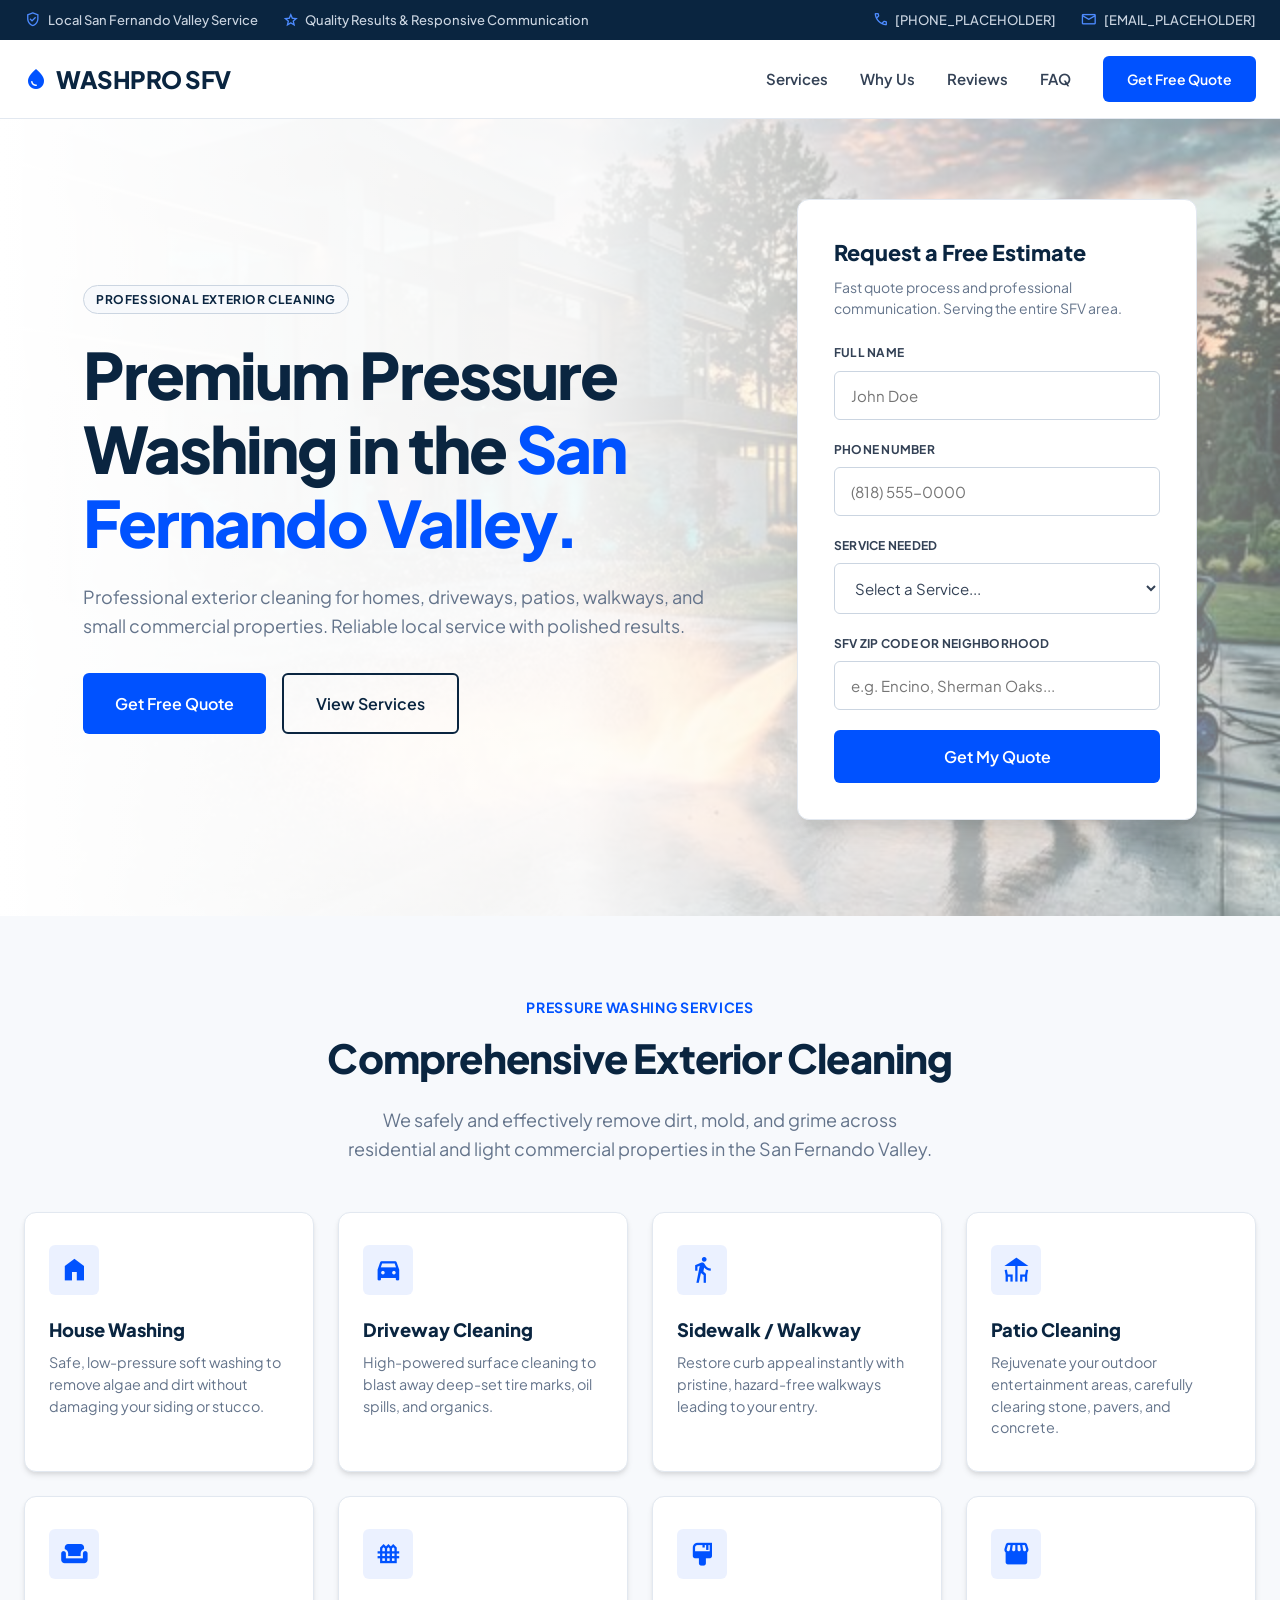
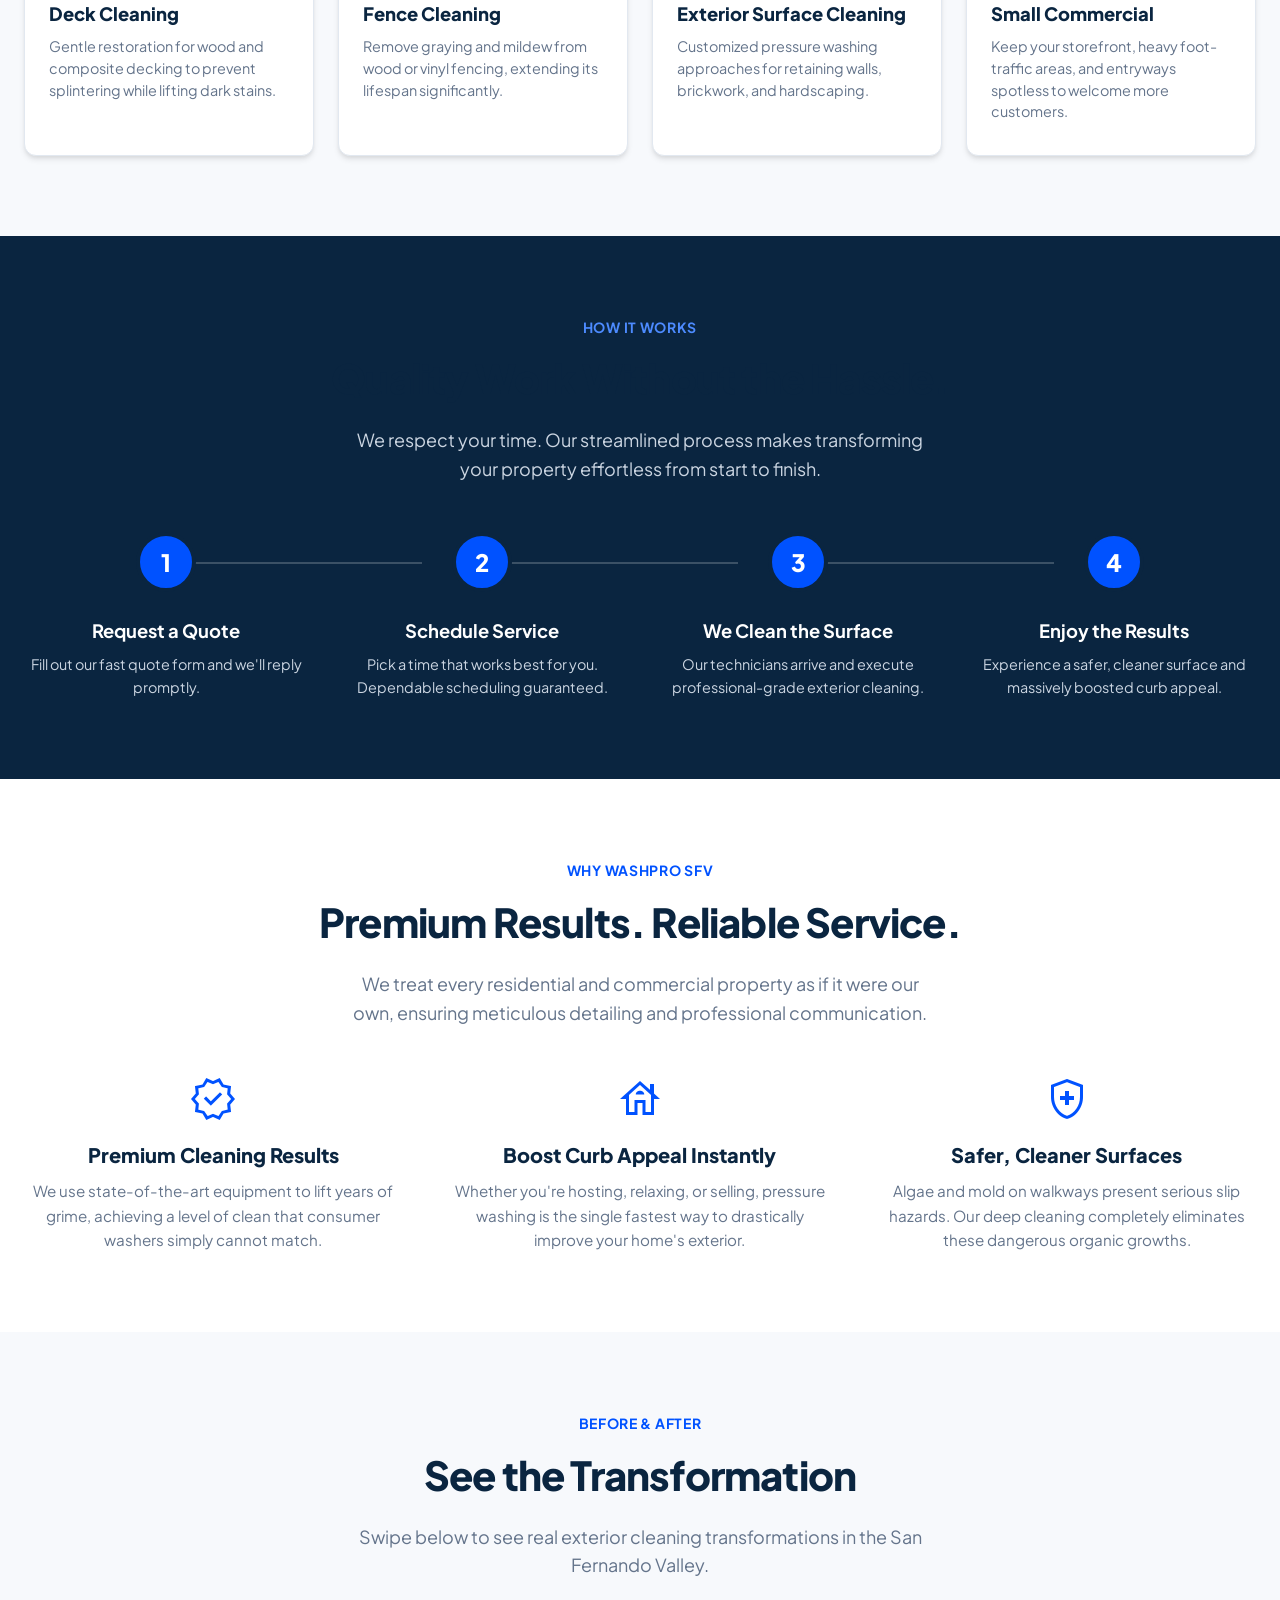
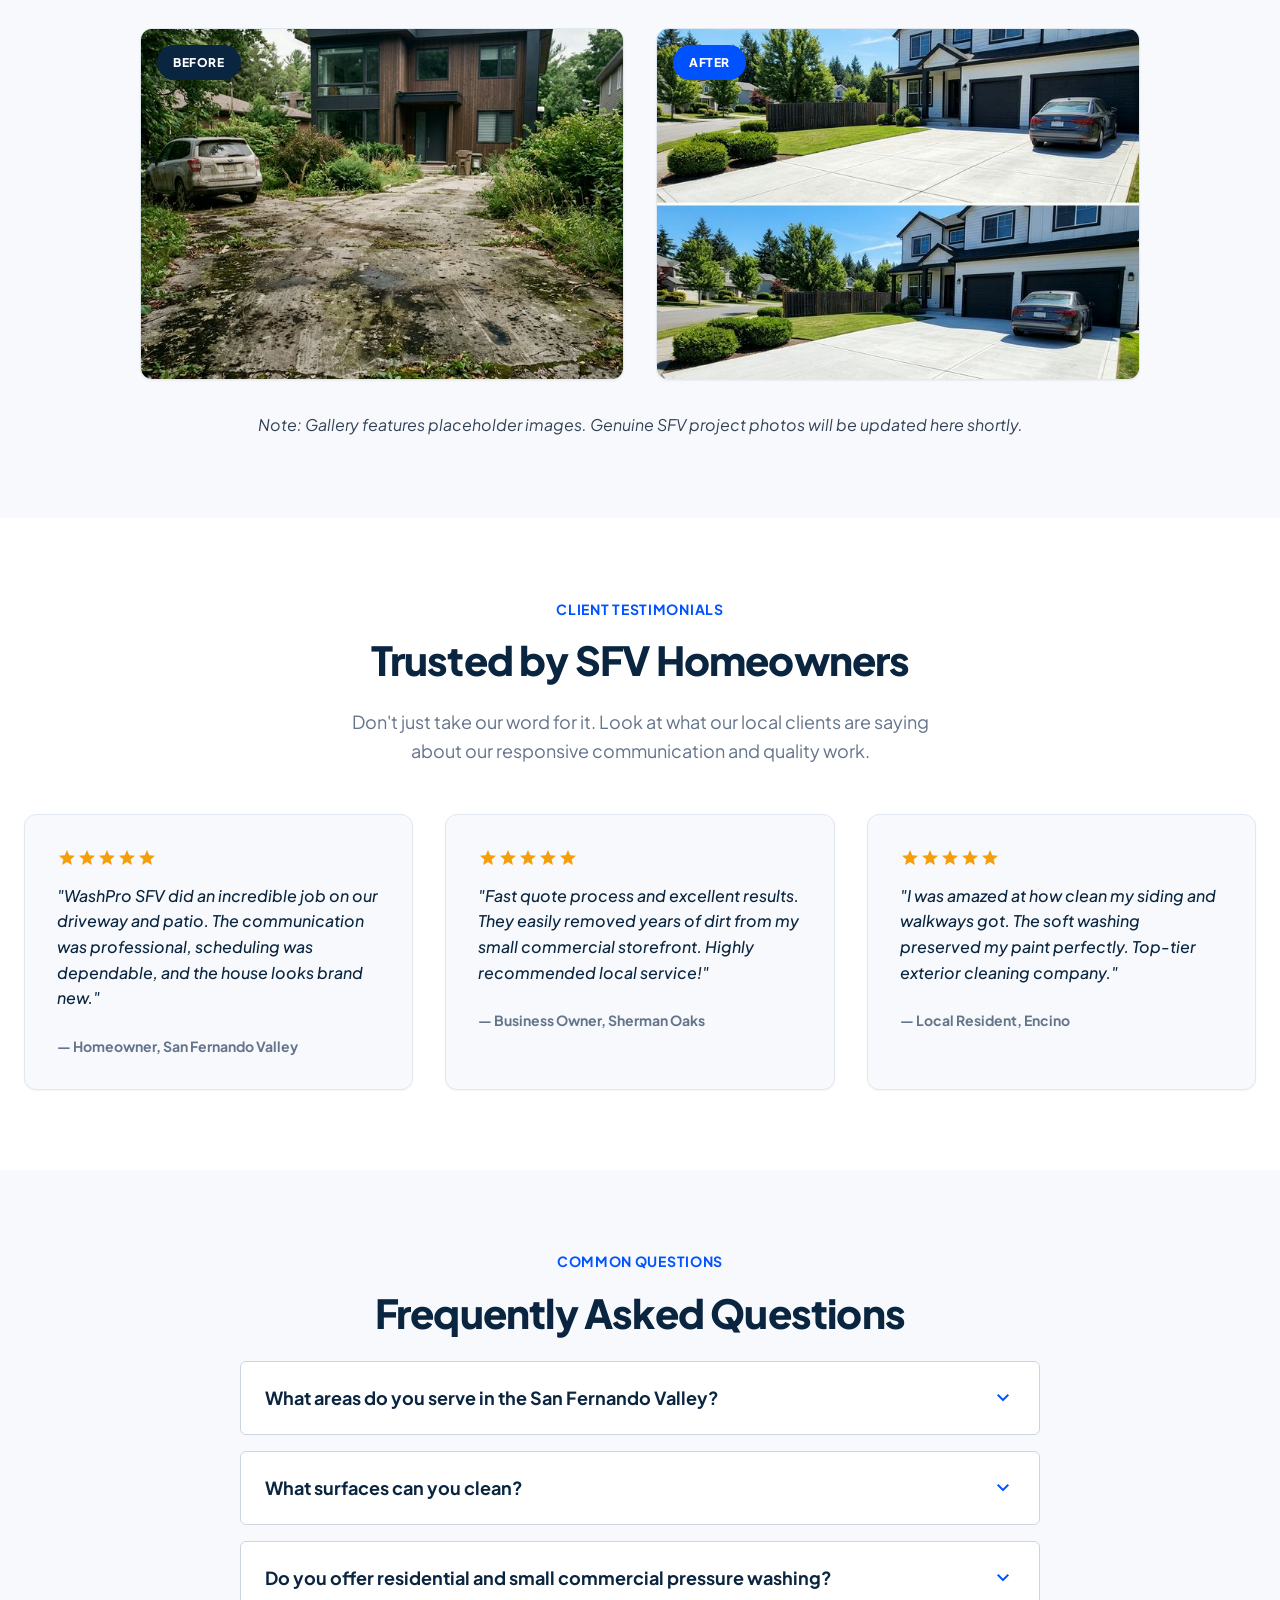
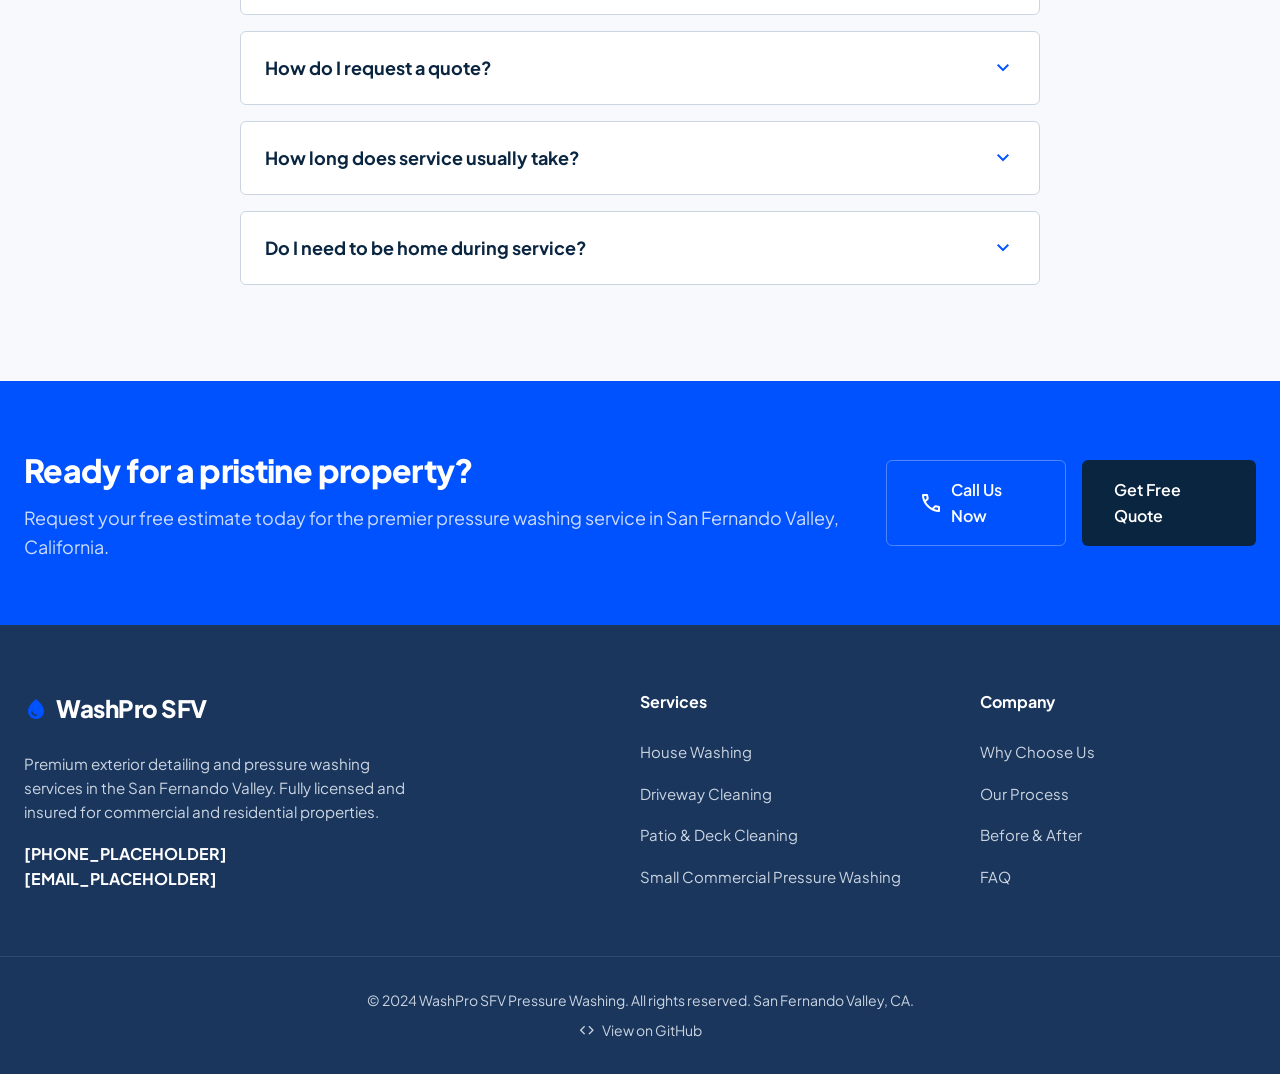
==== index.html @ b18bf00a "Initial commit: WashPro SFV premium landing page" ====
<!DOCTYPE html>
<html lang="en">
<head>
    <meta charset="UTF-8">
    <meta name="viewport" content="width=device-width, initial-scale=1.0">
    <title>WashPro SFV | Premium Pressure Washing in the San Fernando Valley</title>
    <meta name="description" content="Professional pressure washing and exterior cleaning services in the San Fernando Valley, California. House washing, driveway cleaning, and commercial properties.">
    <link rel="stylesheet" href="styles/main.css">
    <script src="js/main.js" defer></script>
</head>
<body>
    
    <!-- Trust Bar -->
    <div class="trust-bar">
        <div class="container trust-bar-inner">
            <div class="trust-badges">
                <span class="trust-item"><span class="material-symbols-outlined">verified_user</span> Local San Fernando Valley Service</span>
                <span class="trust-item"><span class="material-symbols-outlined">star</span> Quality Results & Responsive Communication</span>
            </div>
            <div class="trust-contact">
                <a href="tel:1234567890" class="trust-link"><span class="material-symbols-outlined">phone</span> [PHONE_PLACEHOLDER]</a>
                <a href="mailto:email@example.com" class="trust-link"><span class="material-symbols-outlined">mail</span> [EMAIL_PLACEHOLDER]</a>
            </div>
        </div>
    </div>

    <!-- Main Navigation -->
    <nav class="main-nav" id="navbar">
        <div class="container nav-container">
            <a href="#" class="brand">
                <span class="brand-icon material-symbols-outlined">water_drop</span>
                WASHPRO SFV
            </a>
            <div class="nav-links">
                <a href="#services">Services</a>
                <a href="#benefits">Why Us</a>
                <a href="#reviews">Reviews</a>
                <a href="#faq">FAQ</a>
                <a href="#hero-form" class="btn btn-primary">Get Free Quote</a>
            </div>
        </div>
    </nav>

    <!-- Hero Section with Integrated Form -->
    <header class="hero">
        <div class="hero-bg">
            <div class="hero-overlay"></div>
            <img src="assets/hero.png" alt="Premium Pressure Washing in the San Fernando Valley">
        </div>
        <div class="container hero-container">
            <div class="hero-content reveal-fade">
                <div class="hero-badge">Professional Exterior Cleaning</div>
                <h1 class="hero-title">Premium Pressure Washing in the <span class="text-royal">San Fernando Valley.</span></h1>
                <p class="hero-subtitle">Professional exterior cleaning for homes, driveways, patios, walkways, and small commercial properties. Reliable local service with polished results.</p>
                <div class="hero-actions">
                    <a href="#hero-form" class="btn btn-primary btn-lg">Get Free Quote</a>
                    <a href="#services" class="btn btn-outline-dark btn-lg">View Services</a>
                </div>
            </div>

            <!-- Integrated Lead Form -->
            <div class="hero-form-wrapper reveal-slide-up" id="hero-form">
                <div class="form-card shadow-lg">
                    <h3 class="form-title">Request a Free Estimate</h3>
                    <p class="form-desc">Fast quote process and professional communication. Serving the entire SFV area.</p>
                    <form id="quoteForm">
                        <div class="input-group">
                            <label for="name">Full Name</label>
                            <input type="text" id="name" placeholder="John Doe" required>
                        </div>
                        <div class="input-group">
                            <label for="phone">Phone Number</label>
                            <input type="tel" id="phone" placeholder="(818) 555-0000" required>
                        </div>
                        <div class="input-group">
                            <label for="service">Service Needed</label>
                            <select id="service" required>
                                <option value="" disabled selected>Select a Service...</option>
                                <option value="house">House Washing</option>
                                <option value="driveway">Driveway Cleaning</option>
                                <option value="commercial">Small Commercial Pressure Washing</option>
                                <option value="other">Other / Multiple</option>
                            </select>
                        </div>
                        <div class="input-group">
                            <label for="zip">SFV Zip Code or Neighborhood</label>
                            <!-- e.g. [EXACT_NEIGHBORHOOD_PLACEHOLDER] -->
                            <input type="text" id="zip" placeholder="e.g. Encino, Sherman Oaks..." required>
                        </div>
                        <button type="submit" class="btn btn-primary btn-block btn-lg" id="submitBtn">Get My Quote</button>
                    </form>
                </div>
            </div>
        </div>
    </header>

    <!-- Services Section -->
    <section class="services bg-gray" id="services">
        <div class="container">
            <div class="section-header text-center reveal-fade">
                <span class="section-badge">Pressure Washing Services</span>
                <h2 class="section-title">Comprehensive Exterior Cleaning</h2>
                <p class="section-desc">We safely and effectively remove dirt, mold, and grime across residential and light commercial properties in the San Fernando Valley.</p>
            </div>

            <div class="services-grid">
                <div class="service-card shadow-md reveal-slide-up">
                    <div class="service-icon-wrap"><span class="material-symbols-outlined service-icon">home</span></div>
                    <h3 class="service-title">House Washing</h3>
                    <p class="service-text">Safe, low-pressure soft washing to remove algae and dirt without damaging your siding or stucco.</p>
                </div>
                <div class="service-card shadow-md reveal-slide-up" style="transition-delay: 50ms;">
                    <div class="service-icon-wrap"><span class="material-symbols-outlined service-icon">directions_car</span></div>
                    <h3 class="service-title">Driveway Cleaning</h3>
                    <p class="service-text">High-powered surface cleaning to blast away deep-set tire marks, oil spills, and organics.</p>
                </div>
                <div class="service-card shadow-md reveal-slide-up" style="transition-delay: 100ms;">
                    <div class="service-icon-wrap"><span class="material-symbols-outlined service-icon">directions_walk</span></div>
                    <h3 class="service-title">Sidewalk / Walkway</h3>
                    <p class="service-text">Restore curb appeal instantly with pristine, hazard-free walkways leading to your entry.</p>
                </div>
                <div class="service-card shadow-md reveal-slide-up" style="transition-delay: 150ms;">
                    <div class="service-icon-wrap"><span class="material-symbols-outlined service-icon">deck</span></div>
                    <h3 class="service-title">Patio Cleaning</h3>
                    <p class="service-text">Rejuvenate your outdoor entertainment areas, carefully clearing stone, pavers, and concrete.</p>
                </div>
                <div class="service-card shadow-md reveal-slide-up" style="transition-delay: 200ms;">
                    <div class="service-icon-wrap"><span class="material-symbols-outlined service-icon">weekend</span></div>
                    <h3 class="service-title">Deck Cleaning</h3>
                    <p class="service-text">Gentle restoration for wood and composite decking to prevent splintering while lifting dark stains.</p>
                </div>
                <div class="service-card shadow-md reveal-slide-up" style="transition-delay: 250ms;">
                    <div class="service-icon-wrap"><span class="material-symbols-outlined service-icon">fence</span></div>
                    <h3 class="service-title">Fence Cleaning</h3>
                    <p class="service-text">Remove graying and mildew from wood or vinyl fencing, extending its lifespan significantly.</p>
                </div>
                <div class="service-card shadow-md reveal-slide-up" style="transition-delay: 300ms;">
                    <div class="service-icon-wrap"><span class="material-symbols-outlined service-icon">format_paint</span></div>
                    <h3 class="service-title">Exterior Surface Cleaning</h3>
                    <p class="service-text">Customized pressure washing approaches for retaining walls, brickwork, and hardscaping.</p>
                </div>
                <div class="service-card shadow-md reveal-slide-up" style="transition-delay: 350ms;">
                    <div class="service-icon-wrap"><span class="material-symbols-outlined service-icon">storefront</span></div>
                    <h3 class="service-title">Small Commercial</h3>
                    <p class="service-text">Keep your storefront, heavy foot-traffic areas, and entryways spotless to welcome more customers.</p>
                </div>
            </div>
        </div>
    </section>

    <!-- Process Section -->
    <section class="process bg-navy text-white" id="process">
        <div class="container">
            <div class="section-header text-center reveal-fade">
                <span class="section-badge" style="color:var(--royal-light);">How It Works</span>
                <h2 class="section-title text-white">Quality Work Without the Hassle.</h2>
                <p class="section-desc" style="color:var(--gray-200);">We respect your time. Our streamlined process makes transforming your property effortless from start to finish.</p>
            </div>

            <div class="process-grid reveal-fade">
                <div class="process-step">
                    <div class="step-number">1</div>
                    <h4 class="step-title">Request a Quote</h4>
                    <p class="step-text">Fill out our fast quote form and we'll reply promptly.</p>
                </div>
                <div class="process-step">
                    <div class="step-number">2</div>
                    <h4 class="step-title">Schedule Service</h4>
                    <p class="step-text">Pick a time that works best for you. Dependable scheduling guaranteed.</p>
                </div>
                <div class="process-step">
                    <div class="step-number">3</div>
                    <h4 class="step-title">We Clean the Surface</h4>
                    <p class="step-text">Our technicians arrive and execute professional-grade exterior cleaning.</p>
                </div>
                <div class="process-step">
                    <div class="step-number">4</div>
                    <h4 class="step-title">Enjoy the Results</h4>
                    <p class="step-text">Experience a safer, cleaner surface and massively boosted curb appeal.</p>
                </div>
            </div>
        </div>
    </section>

    <!-- Benefits / Why Choose Us -->
    <section class="benefits bg-white" id="benefits">
        <div class="container">
             <div class="section-header text-center reveal-fade">
                 <span class="section-badge">Why WashPro SFV</span>
                 <h2 class="section-title">Premium Results. Reliable Service.</h2>
                 <p class="section-desc">We treat every residential and commercial property as if it were our own, ensuring meticulous detailing and professional communication.</p>
             </div>
             <div class="benefits-grid">
                 <div class="benefit-card reveal-slide-up">
                     <span class="material-symbols-outlined text-royal" style="font-size:3rem; margin-bottom:1rem;">verified</span>
                     <h3>Premium Cleaning Results</h3>
                     <p>We use state-of-the-art equipment to lift years of grime, achieving a level of clean that consumer washers simply cannot match.</p>
                 </div>
                 <div class="benefit-card reveal-slide-up" style="transition-delay: 100ms;">
                     <span class="material-symbols-outlined text-royal" style="font-size:3rem; margin-bottom:1rem;">house</span>
                     <h3>Boost Curb Appeal Instantly</h3>
                     <p>Whether you're hosting, relaxing, or selling, pressure washing is the single fastest way to drastically improve your home's exterior.</p>
                 </div>
                 <div class="benefit-card reveal-slide-up" style="transition-delay: 200ms;">
                     <span class="material-symbols-outlined text-royal" style="font-size:3rem; margin-bottom:1rem;">health_and_safety</span>
                     <h3>Safer, Cleaner Surfaces</h3>
                     <p>Algae and mold on walkways present serious slip hazards. Our deep cleaning completely eliminates these dangerous organic growths.</p>
                 </div>
             </div>
        </div>
    </section>

    <!-- Gallery / Before & After -->
    <section class="gallery bg-gray" id="gallery">
        <div class="container">
            <div class="section-header text-center reveal-fade">
                <span class="section-badge">Before & After</span>
                <h2 class="section-title">See the Transformation</h2>
                <p class="section-desc">Swipe below to see real exterior cleaning transformations in the San Fernando Valley.</p>
            </div>

            <div class="gallery-grid reveal-slide-up">
                <!-- [PLACEHOLDER_BEFORE_IMAGE_1] -->
                <div class="gallery-card shadow-sm">
                    <div class="gallery-img-wrap">
                        <img src="assets/before.png" alt="Dirty Driveway Before Washing Placeholder">
                        <div class="gallery-tag tag-before">Before</div>
                    </div>
                </div>

                <!-- [PLACEHOLDER_AFTER_IMAGE_1] -->
                <div class="gallery-card shadow-sm">
                    <div class="gallery-img-wrap">
                        <img src="assets/after.png" alt="Clean Driveway After Washing Placeholder">
                        <div class="gallery-tag tag-after">After</div>
                    </div>
                </div>
            </div>
            <div class="text-center" style="margin-top: 2rem;">
                 <p class="text-light text-sm" style="font-style: italic;">Note: Gallery features placeholder images. Genuine SFV project photos will be updated here shortly.</p>
            </div>
        </div>
    </section>

    <!-- Reviews Section -->
    <section class="reviews bg-white" id="reviews">
        <div class="container">
            <div class="section-header text-center reveal-fade">
                <span class="section-badge">Client Testimonials</span>
                <h2 class="section-title">Trusted by SFV Homeowners</h2>
                <p class="section-desc">Don't just take our word for it. Look at what our local clients are saying about our responsive communication and quality work.</p>
            </div>

            <div class="reviews-grid">
                <!-- [REVIEW_PLACEHOLDER_1] -->
                <div class="review-card shadow-sm reveal-slide-up">
                    <div class="stars"><span class="material-symbols-outlined">star</span><span class="material-symbols-outlined">star</span><span class="material-symbols-outlined">star</span><span class="material-symbols-outlined">star</span><span class="material-symbols-outlined">star</span></div>
                    <p class="review-text">"WashPro SFV did an incredible job on our driveway and patio. The communication was professional, scheduling was dependable, and the house looks brand new."</p>
                    <p class="review-author">— Homeowner, San Fernando Valley</p>
                </div>
                <!-- [REVIEW_PLACEHOLDER_2] -->
                <div class="review-card shadow-sm reveal-slide-up" style="transition-delay: 100ms;">
                    <div class="stars"><span class="material-symbols-outlined">star</span><span class="material-symbols-outlined">star</span><span class="material-symbols-outlined">star</span><span class="material-symbols-outlined">star</span><span class="material-symbols-outlined">star</span></div>
                    <p class="review-text">"Fast quote process and excellent results. They easily removed years of dirt from my small commercial storefront. Highly recommended local service!"</p>
                    <p class="review-author">— Business Owner, Sherman Oaks</p>
                </div>
                <!-- [REVIEW_PLACEHOLDER_3] -->
                <div class="review-card shadow-sm reveal-slide-up" style="transition-delay: 200ms;">
                    <div class="stars"><span class="material-symbols-outlined">star</span><span class="material-symbols-outlined">star</span><span class="material-symbols-outlined">star</span><span class="material-symbols-outlined">star</span><span class="material-symbols-outlined">star</span></div>
                    <p class="review-text">"I was amazed at how clean my siding and walkways got. The soft washing preserved my paint perfectly. Top-tier exterior cleaning company."</p>
                    <p class="review-author">— Local Resident, Encino</p>
                </div>
            </div>
        </div>
    </section>

    <!-- FAQ Section -->
    <section class="faq bg-gray" id="faq">
        <div class="container reveal-fade">
            <div class="section-header text-center">
                <span class="section-badge">Common Questions</span>
                <h2 class="section-title">Frequently Asked Questions</h2>
            </div>
            
            <div class="faq-accordion-wrapper">
                <div class="faq-item">
                    <button class="faq-question">What areas do you serve in the San Fernando Valley? <span class="material-symbols-outlined expand-icon">keyboard_arrow_down</span></button>
                    <div class="faq-answer"><p>We provide comprehensive pressure washing services across the entire San Fernando Valley region, including [EXACT_NEIGHBORHOOD_PLACEHOLDERS: e.g. Encino, Sherman Oaks, Studio City, Burbank, and Northridge]. Please contact us if you are unsure if you fall within our exact boundaries.</p></div>
                </div>
                <div class="faq-item">
                    <button class="faq-question">What surfaces can you clean? <span class="material-symbols-outlined expand-icon">keyboard_arrow_down</span></button>
                    <div class="faq-answer"><p>We clean almost all exterior surfaces. This includes concrete driveways, stone patios, wood decks, vinyl fencing, brick walkways, and delicate house siding (using low-pressure soft washing techniques).</p></div>
                </div>
                <div class="faq-item">
                    <button class="faq-question">Do you offer residential and small commercial pressure washing? <span class="material-symbols-outlined expand-icon">keyboard_arrow_down</span></button>
                    <div class="faq-answer"><p>Yes, we specialize in both. Whether you are a homeowner needing a full exterior cleaning or a property manager looking to spruce up a small commercial storefront, our equipment is fully capable.</p></div>
                </div>
                <div class="faq-item">
                    <button class="faq-question">How do I request a quote? <span class="material-symbols-outlined expand-icon">keyboard_arrow_down</span></button>
                    <div class="faq-answer"><p>You can request a quote extremely quickly by filling out the form at the top or bottom of this page. We prioritize a fast quote process and will generally follow up within a business day.</p></div>
                </div>
                <div class="faq-item">
                    <button class="faq-question">How long does service usually take? <span class="material-symbols-outlined expand-icon">keyboard_arrow_down</span></button>
                    <div class="faq-answer"><p>The duration depends heavily on the square footage and specific services requested. For example, a standard driveway typically takes 1-2 hours, while a full property exterior detailing may take half a day. We will provide an exact time estimate with your quote.</p></div>
                </div>
                <div class="faq-item">
                    <button class="faq-question">Do I need to be home during service? <span class="material-symbols-outlined expand-icon">keyboard_arrow_down</span></button>
                    <div class="faq-answer"><p>No, you do not need to be home as long as we have full access to the exterior surfaces being cleaned and a functional exterior water hookup. We handle everything else professionally while you are away.</p></div>
                </div>
            </div>
        </div>
    </section>

    <!-- Call to Action Banner -->
    <section class="cta-banner" style="background-color: var(--royal); color: var(--white);">
        <div class="container cta-container reveal-fade">
            <div class="cta-text">
                <h2>Ready for a pristine property?</h2>
                <p>Request your free estimate today for the premier pressure washing service in San Fernando Valley, California.</p>
            </div>
            <div class="cta-action">
                <a href="tel:[PHONE_PLACEHOLDER]" class="btn btn-outline-white btn-lg"><span class="material-symbols-outlined">call</span> Call Us Now</a>
                <a href="#hero-form" class="btn btn-navy btn-lg" style="background-color:var(--navy); color:white;">Get Free Quote</a>
            </div>
        </div>
    </section>

    <!-- Footer -->
    <footer class="main-footer">
        <div class="container footer-grid">
            <div class="footer-brandinfo">
                <a href="#" class="brand brand-light">
                    <span class="brand-icon material-symbols-outlined">water_drop</span> WashPro SFV
                </a>
                <p class="footer-desc">Premium exterior detailing and pressure washing services in the San Fernando Valley. Fully licensed and insured for commercial and residential properties.</p>
                <div style="margin-top: 1rem;">
                    <strong>[PHONE_PLACEHOLDER]</strong><br>
                    <strong>[EMAIL_PLACEHOLDER]</strong>
                </div>
            </div>
            <div class="footer-links-col">
                <h4>Services</h4>
                <ul>
                    <li><a href="#services">House Washing</a></li>
                    <li><a href="#services">Driveway Cleaning</a></li>
                    <li><a href="#services">Patio & Deck Cleaning</a></li>
                    <li><a href="#services">Small Commercial Pressure Washing</a></li>
                </ul>
            </div>
            <div class="footer-links-col">
                <h4>Company</h4>
                <ul>
                    <li><a href="#benefits">Why Choose Us</a></li>
                    <li><a href="#process">Our Process</a></li>
                    <li><a href="#gallery">Before & After</a></li>
                    <li><a href="#faq">FAQ</a></li>
                </ul>
            </div>
        </div>
        <div class="container footer-bottom">
            <p>&copy; 2024 WashPro SFV Pressure Washing. All rights reserved. San Fernando Valley, CA.</p>
            <p style="margin-top: 0.5rem; display: flex; justify-content: center;">
                <a href="https://github.com/christian-antoniazzi/washpro" target="_blank" style="color: var(--gray-200); text-decoration: none; display: flex; align-items: center; gap: 0.35rem; transition: color 0.2s;">
                    <span class="material-symbols-outlined" style="font-size: 1.1rem;">code</span> View on GitHub
                </a>
            </p>
        </div>
    </footer>
</body>
</html>
---- styles/main.css ----
@import url('https://fonts.googleapis.com/css2?family=Plus+Jakarta+Sans:wght@400;500;600;700;800&display=swap');
@import url('https://fonts.googleapis.com/css2?family=Material+Symbols+Outlined:wght,FILL@100..700,0..1&display=swap');

:root {
  /* Core Authentic Colors */
  --navy: #0A2540;
  --navy-light: #1A365D;
  --royal: #0052FF;
  --royal-hover: #003ECC;
  --royal-light: #4D8BFF;
  
  /* Grays & Neutrals */
  --white: #FFFFFF;
  --gray-50: #F7F9FC;
  --gray-100: #E2E8F0;
  --gray-200: #CBD5E1;
  --text-main: #334155;
  --text-light: #64748B;

  /* Typography */
  --font-main: 'Plus Jakarta Sans', sans-serif;
  
  /* Shadows */
  --shadow-sm: 0 1px 2px 0 rgba(0, 0, 0, 0.05);
  --shadow-md: 0 4px 6px -1px rgba(0, 0, 0, 0.1), 0 2px 4px -1px rgba(0, 0, 0, 0.06);
  --shadow-lg: 0 20px 25px -5px rgba(0, 0, 0, 0.1), 0 10px 10px -5px rgba(0, 0, 0, 0.04);
  
  /* Borders */
  --radius-sm: 6px;
  --radius-md: 12px;
  --radius-lg: 16px;
}

* { margin: 0; padding: 0; box-sizing: border-box; }

body {
  font-family: var(--font-main);
  color: var(--text-main);
  background-color: var(--white);
  line-height: 1.6;
  -webkit-font-smoothing: antialiased;
}

/* Utilities */
.container {
  max-width: 1280px;
  margin: 0 auto;
  padding: 0 1.5rem;
}
.bg-gray { background-color: var(--gray-50); }
.bg-white { background-color: var(--white); }
.bg-navy { background-color: var(--navy); }
.text-white { color: var(--white); }
.text-royal { color: var(--royal); }
.text-center { text-align: center; }
.shadow-sm { box-shadow: var(--shadow-sm); }
.shadow-md { box-shadow: var(--shadow-md); }
.shadow-lg { box-shadow: var(--shadow-lg); }

/* Buttons */
.btn {
  display: inline-flex;
  align-items: center;
  justify-content: center;
  gap: 0.5rem;
  padding: 0.75rem 1.5rem;
  border-radius: var(--radius-sm);
  font-family: var(--font-main);
  font-weight: 600;
  font-size: 0.875rem;
  text-decoration: none;
  cursor: pointer;
  transition: all 0.2s ease;
  border: none;
}
.btn-primary { background-color: var(--royal); color: var(--white); }
.btn-primary:hover { background-color: var(--royal-hover); transform: translateY(-1px); }
.btn-outline-dark { background-color: transparent; color: var(--navy); border: 2px solid var(--navy); }
.btn-outline-dark:hover { background-color: var(--gray-50); }
.btn-outline-white { background-color: transparent; color: var(--white); border: 1px solid rgba(255,255,255,0.3); }
.btn-outline-white:hover { background-color: rgba(255,255,255,0.1); border-color: var(--white); }
.btn-navy { background-color: var(--navy); color: var(--white); }
.btn-navy:hover { background-color: var(--navy-light); color: var(--white); transform: translateY(-1px); }

.btn-lg { padding: 1rem 2rem; font-size: 1rem; }
.btn-block { width: 100%; }

/* Trust Bar */
.trust-bar { background-color: var(--navy); color: var(--white); padding: 0.6rem 0; font-size: 0.8125rem; font-weight:500;}
.trust-bar-inner { display: flex; justify-content: space-between; align-items: center; }
.trust-badges, .trust-contact { display: flex; gap: 1.5rem; align-items: center; }
.trust-item, .trust-link { display: flex; align-items: center; gap: 0.35rem; color: var(--gray-200); text-decoration: none; }
.trust-link:hover { color: var(--white); }
.trust-bar .material-symbols-outlined { font-size: 1.1rem; color: var(--royal-light); }

/* Navbar */
.main-nav {
  position: sticky; top: 0; z-index: 1000; background-color: var(--white);
  border-bottom: 1px solid var(--gray-100); padding: 1rem 0; transition: box-shadow 0.3s ease;
}
.main-nav.scrolled { box-shadow: var(--shadow-sm); }
.nav-container { display: flex; justify-content: space-between; align-items: center; }
.brand {
  font-size: 1.5rem; font-weight: 800; color: var(--navy); letter-spacing: -0.02em;
  display: flex; align-items: center; gap: 0.5rem; text-decoration: none;
}
.brand-icon { color: var(--royal); font-variation-settings: 'FILL' 1; }
.brand-light { color: var(--white); }

.nav-links { display: flex; align-items: center; gap: 2rem; }
.nav-links a:not(.btn) { text-decoration: none; color: var(--text-main); font-weight: 600; font-size: 0.9375rem; transition: color 0.2s; }
.nav-links a:not(.btn):hover { color: var(--royal); }

/* Hero Section */
.hero { position: relative; display: flex; align-items: center; padding: 5rem 0 6rem; min-height: 85vh; }
.hero-bg { position: absolute; top: 0; left: 0; width: 100%; height: 100%; z-index: -1; }
.hero-bg img { width: 100%; height: 100%; object-fit: cover; object-position: center; }
.hero-overlay {
  position: absolute; top: 0; left: 0; width: 100%; height: 100%;
  background: linear-gradient(90deg, rgba(255,255,255,1) 0%, rgba(255,255,255,0.95) 45%, rgba(255,255,255,0.4) 100%);
}

.hero-container { display: grid; grid-template-columns: 1.2fr 400px; gap: 4rem; align-items: center; }

.hero-content { max-width: 650px; }
.hero-badge {
  display: inline-block; padding: 0.25rem 0.75rem; background-color: var(--gray-50); border: 1px solid var(--gray-200);
  border-radius: 100px; font-size: 0.75rem; font-weight: 700; text-transform: uppercase; letter-spacing: 0.05em; color: var(--navy); margin-bottom: 1.5rem;
}
.hero-title { font-size: clamp(2.5rem, 5vw, 4rem); font-weight: 800; line-height: 1.15; color: var(--navy); margin-bottom: 1.5rem; letter-spacing: -0.03em; }
.hero-subtitle { font-size: 1.125rem; color: var(--text-light); margin-bottom: 2rem; line-height: 1.6;}
.hero-actions { display: flex; gap: 1rem; }

/* Lead Form */
.hero-form-wrapper { position: relative; }
.form-card { background: var(--white); padding: 2.25rem; border-radius: var(--radius-md); border: 1px solid var(--gray-100); }
.form-title { font-size: 1.35rem; font-weight: 800; color: var(--navy); margin-bottom: 0.4rem; }
.form-desc { font-size: 0.875rem; color: var(--text-light); margin-bottom: 1.5rem; line-height: 1.5; }

.input-group { margin-bottom: 1.25rem; }
.input-group label { display: block; font-size: 0.75rem; font-weight: 700; color: var(--text-main); margin-bottom: 0.5rem; text-transform: uppercase; letter-spacing:0.02em;}
.input-group input, .input-group select {
  width: 100%; padding: 0.875rem 1rem; border: 1px solid var(--gray-200); border-radius: var(--radius-sm);
  font-family: var(--font-main); font-size: 0.9375rem; color: var(--text-main); background-color: var(--white); transition: border-color 0.2s;
}
.input-group input:focus, .input-group select:focus { outline: none; border-color: var(--royal); box-shadow: 0 0 0 3px rgba(0, 82, 255, 0.1); }

/* Global Sections */
section { padding: 5rem 0; }
.section-badge { display: block; font-size: 0.875rem; font-weight: 700; color: var(--royal); text-transform: uppercase; letter-spacing: 0.05em; margin-bottom: 0.5rem; }
.section-title { font-size: 2.5rem; font-weight: 800; color: var(--navy); margin-bottom: 1rem; letter-spacing: -0.02em; }
.section-desc { font-size: 1.125rem; color: var(--text-light); max-width: 600px; margin: 0 auto 3rem; }

/* Sub Grids */
.services-grid { display: grid; grid-template-columns: repeat(4, 1fr); gap: 1.5rem; }
.service-card { background: var(--white); padding: 2rem 1.5rem; border-radius: var(--radius-md); border: 1px solid var(--gray-100); transition: transform 0.3s ease, box-shadow 0.3s ease; }
.service-card:hover { transform: translateY(-5px); box-shadow: var(--shadow-md); border-color: var(--gray-200); }
.service-icon-wrap { width: 50px; height: 50px; background-color: rgba(0, 82, 255, 0.08); border-radius: var(--radius-sm); display: flex; align-items: center; justify-content: center; margin-bottom: 1.25rem; color: var(--royal); }
.service-icon { font-size: 1.8rem; font-variation-settings: 'FILL' 1;}
.service-title { font-size: 1.15rem; font-weight: 800; color: var(--navy); margin-bottom: 0.5rem; }
.service-text { font-size: 0.9rem; color: var(--text-light); line-height:1.5;}

.benefits-grid { display: grid; grid-template-columns: repeat(3, 1fr); gap: 3rem; margin-top: 3rem; }
.benefit-card { text-align: center; }
.benefit-card h3 { font-size: 1.25rem; font-weight: 800; color: var(--navy); margin-bottom: 0.5rem; }
.benefit-card p { color: var(--text-light); font-size: 0.95rem; }

/* Process Section */
.process-grid { display: grid; grid-template-columns: repeat(4, 1fr); gap: 2rem; position: relative; margin-top:3rem;}
.process-step { text-align: center; position: relative; }
.process-step::after { 
    content: ''; position: absolute; top: 30px; left: 60%; width: 80%; height: 2px; 
    background-color: rgba(255,255,255,0.2); z-index: 1; 
}
.process-step:last-child::after { display: none; }
.step-number { 
    width: 60px; height: 60px; border-radius: 50%; background-color: var(--royal); 
    color: var(--white); font-size: 1.5rem; font-weight: 800; display: flex; align-items: center; 
    justify-content: center; margin: 0 auto 1.5rem; position: relative; z-index: 2;
    border: 4px solid var(--navy);
}
.step-title { font-size: 1.15rem; font-weight: 700; margin-bottom: 0.5rem; }
.step-text { color: var(--gray-200); font-size: 0.9rem; }

/* Gallery */
.gallery-grid { display: grid; grid-template-columns: 1fr 1fr; gap: 2rem; max-width: 1000px; margin: 0 auto; }
.gallery-card { background: var(--white); border-radius: var(--radius-md); overflow: hidden; border: 1px solid var(--gray-100); }
.gallery-img-wrap { position: relative; height: 350px; overflow: hidden; }
.gallery-img-wrap img { width: 100%; height: 100%; object-fit: cover; transition: transform 0.5s ease; }
.gallery-card:hover .gallery-img-wrap img { transform: scale(1.05); }
.gallery-tag { position: absolute; top: 1rem; left: 1rem; padding: 0.5rem 1rem; border-radius: 100px; font-size: 0.75rem; font-weight: 800; text-transform: uppercase; letter-spacing: 0.05em; color: var(--white); }
.tag-before { background-color: var(--navy); }
.tag-after { background-color: var(--royal); }

/* Reviews */
.reviews-grid { display: grid; grid-template-columns: repeat(3, 1fr); gap: 2rem; }
.review-card { background: var(--gray-50); padding: 2rem; border-radius: var(--radius-md); border: 1px solid var(--gray-100); }
.stars { color: #F59E0B; margin-bottom: 1rem; display: flex;}
.stars .material-symbols-outlined { font-variation-settings: 'FILL' 1; font-size: 1.25rem; }
.review-text { font-size: 1rem; font-weight: 500; font-style: italic; color: var(--navy); margin-bottom: 1.5rem; line-height:1.6;}
.review-author { font-size: 0.875rem; color: var(--text-light); font-weight: 700; }

/* FAQ Accordion */
.faq-accordion-wrapper { max-width: 800px; margin: 0 auto; }
.faq-item { border: 1px solid var(--gray-200); border-radius: var(--radius-sm); margin-bottom: 1rem; background: var(--white); overflow: hidden; }
.faq-question { width: 100%; text-align: left; padding: 1.5rem; background: transparent; border: none; font-family: var(--font-main); font-size: 1.125rem; font-weight: 700; color: var(--navy); cursor: pointer; display: flex; justify-content: space-between; align-items: center; transition: background 0.2s;}
.faq-question:hover { background: var(--gray-50); }
.expand-icon { transition: transform 0.3s ease; color: var(--royal); }
.faq-item.active .expand-icon { transform: rotate(180deg); }
.faq-answer { max-height: 0; overflow: hidden; transition: max-height 0.3s ease; }
.faq-answer p { padding: 0 1.5rem 1.5rem; color: var(--text-light); font-size: 1rem; line-height: 1.6; }


/* CTA Banner */
.cta-banner { padding: 4rem 0; }
.cta-container { display: flex; justify-content: space-between; align-items: center; }
.cta-text h2 { font-size: 2rem; font-weight: 800; margin-bottom: 0.5rem; letter-spacing: -0.02em; }
.cta-text p { color: rgba(255,255,255,0.8); font-size: 1.125rem; }
.cta-action { display: flex; gap: 1rem; }

/* Footer */
.main-footer { background-color: var(--navy-light); color: var(--white); padding: 4rem 0 0; }
.footer-grid { display: grid; grid-template-columns: 2fr 1fr 1fr; gap: 4rem; margin-bottom: 4rem; }
.footer-desc { color: var(--gray-200); font-size: 0.95rem; line-height: 1.6; margin-top: 1.5rem; max-width: 400px; }
.footer-links-col h4 { font-size: 1rem; font-weight: 700; margin-bottom: 1.5rem; }
.footer-links-col ul { list-style: none; display: flex; flex-direction: column; gap: 1rem; }
.footer-links-col a { color: var(--gray-200); text-decoration: none; font-size: 0.9375rem; transition: color 0.2s; }
.footer-links-col a:hover { color: var(--white); }
.footer-bottom { border-top: 1px solid rgba(255,255,255,0.1); padding: 2rem 0; text-align: center; color: var(--gray-200); font-size: 0.875rem; }

/* Animations */
.reveal-fade { opacity: 0; transition: opacity 0.8s ease; }
.reveal-slide-up { opacity: 0; transform: translateY(30px); transition: all 0.8s ease; }
.reveal-fade.active { opacity: 1; }
.reveal-slide-up.active { opacity: 1; transform: translateY(0); }

/* Responsive adjustments */
@media (max-width: 1024px) {
  .hero-container { grid-template-columns: 1fr; }
  .hero-overlay { background: rgba(255,255,255,0.9); }
  .hero-content { margin-bottom: 2rem; }
  .services-grid { grid-template-columns: repeat(2, 1fr); }
  .process-grid { grid-template-columns: repeat(2, 1fr); gap: 3rem;}
  .process-step::after { display: none; }
  .benefits-grid, .reviews-grid { grid-template-columns: 1fr; gap: 2rem; }
  .gallery-grid { grid-template-columns: 1fr; }
  .cta-container { flex-direction: column; text-align: center; gap: 2rem; }
  .footer-grid { grid-template-columns: 1fr; gap: 2rem; }
}
@media (max-width: 768px) {
  .trust-bar { display: none; }
  .nav-links a:not(.btn) { display: none; }
  .services-grid { grid-template-columns: 1fr; }
  .process-grid { grid-template-columns: 1fr; }
}
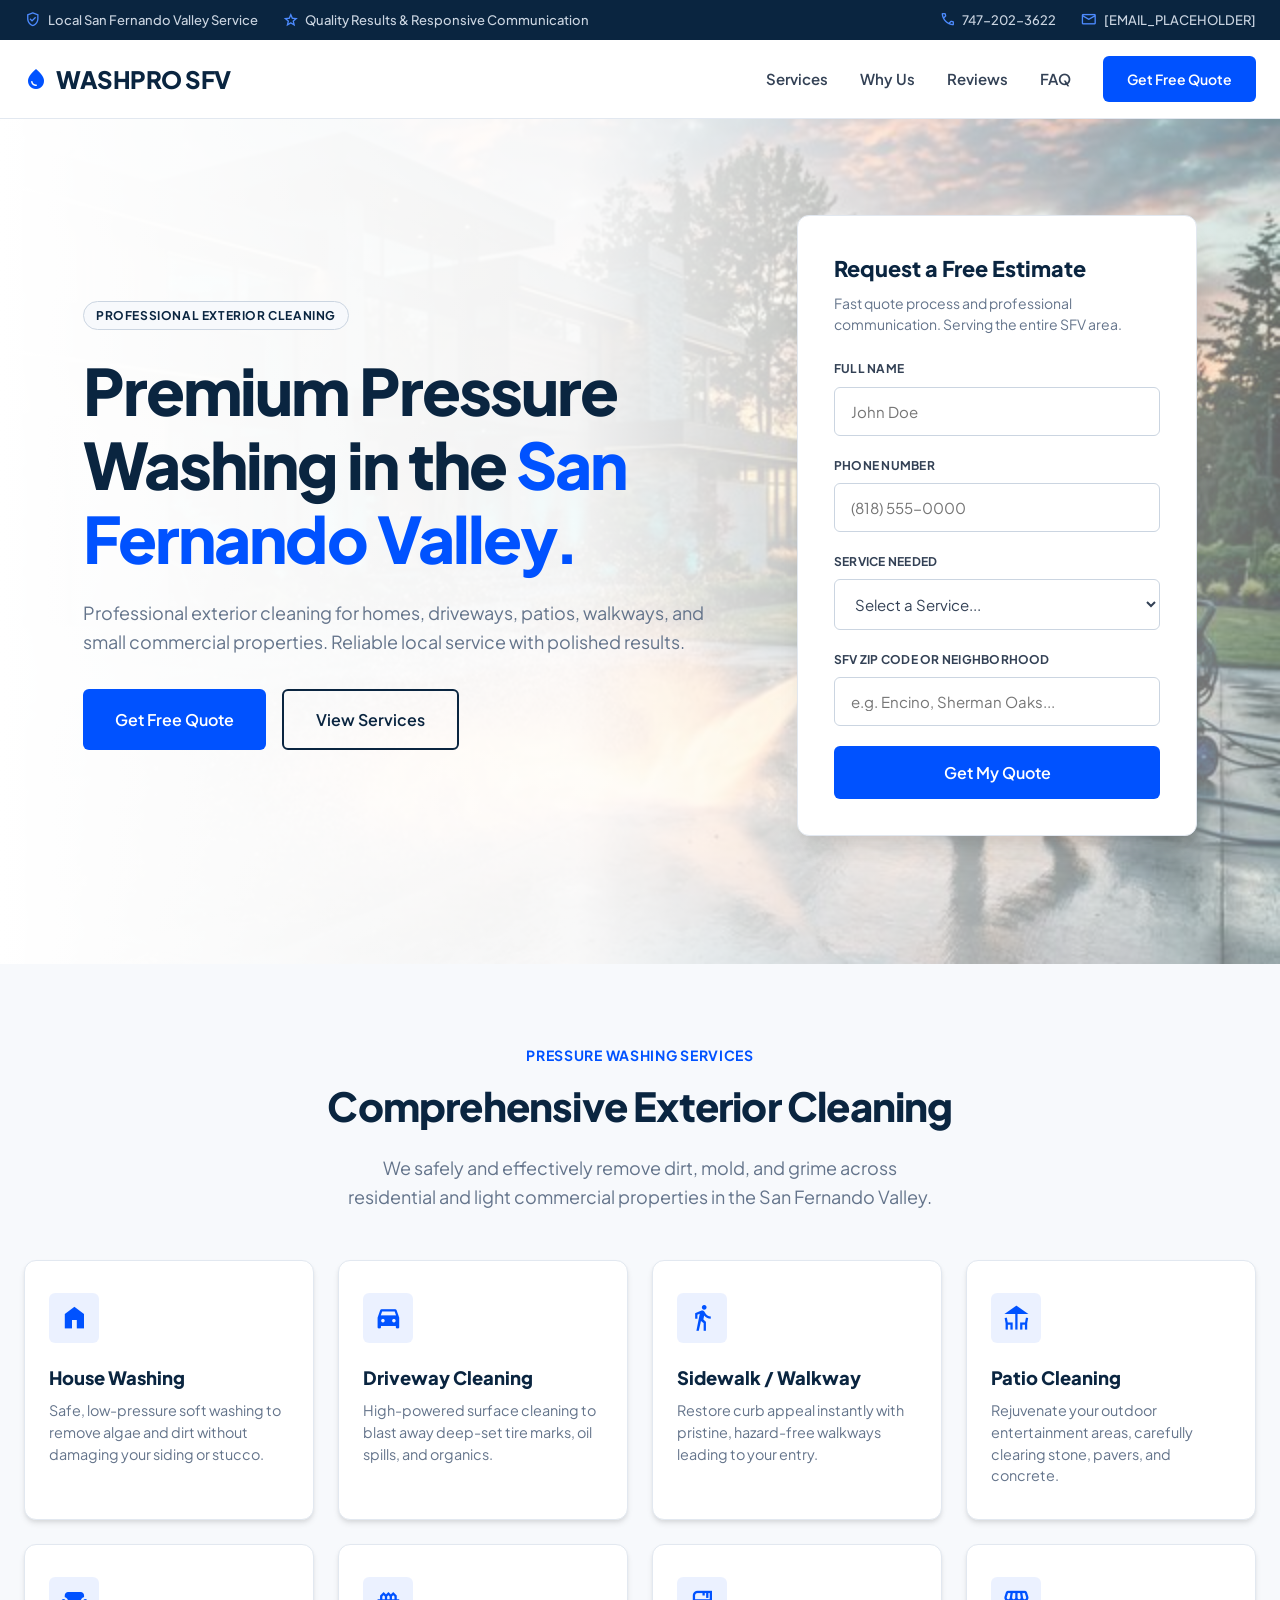
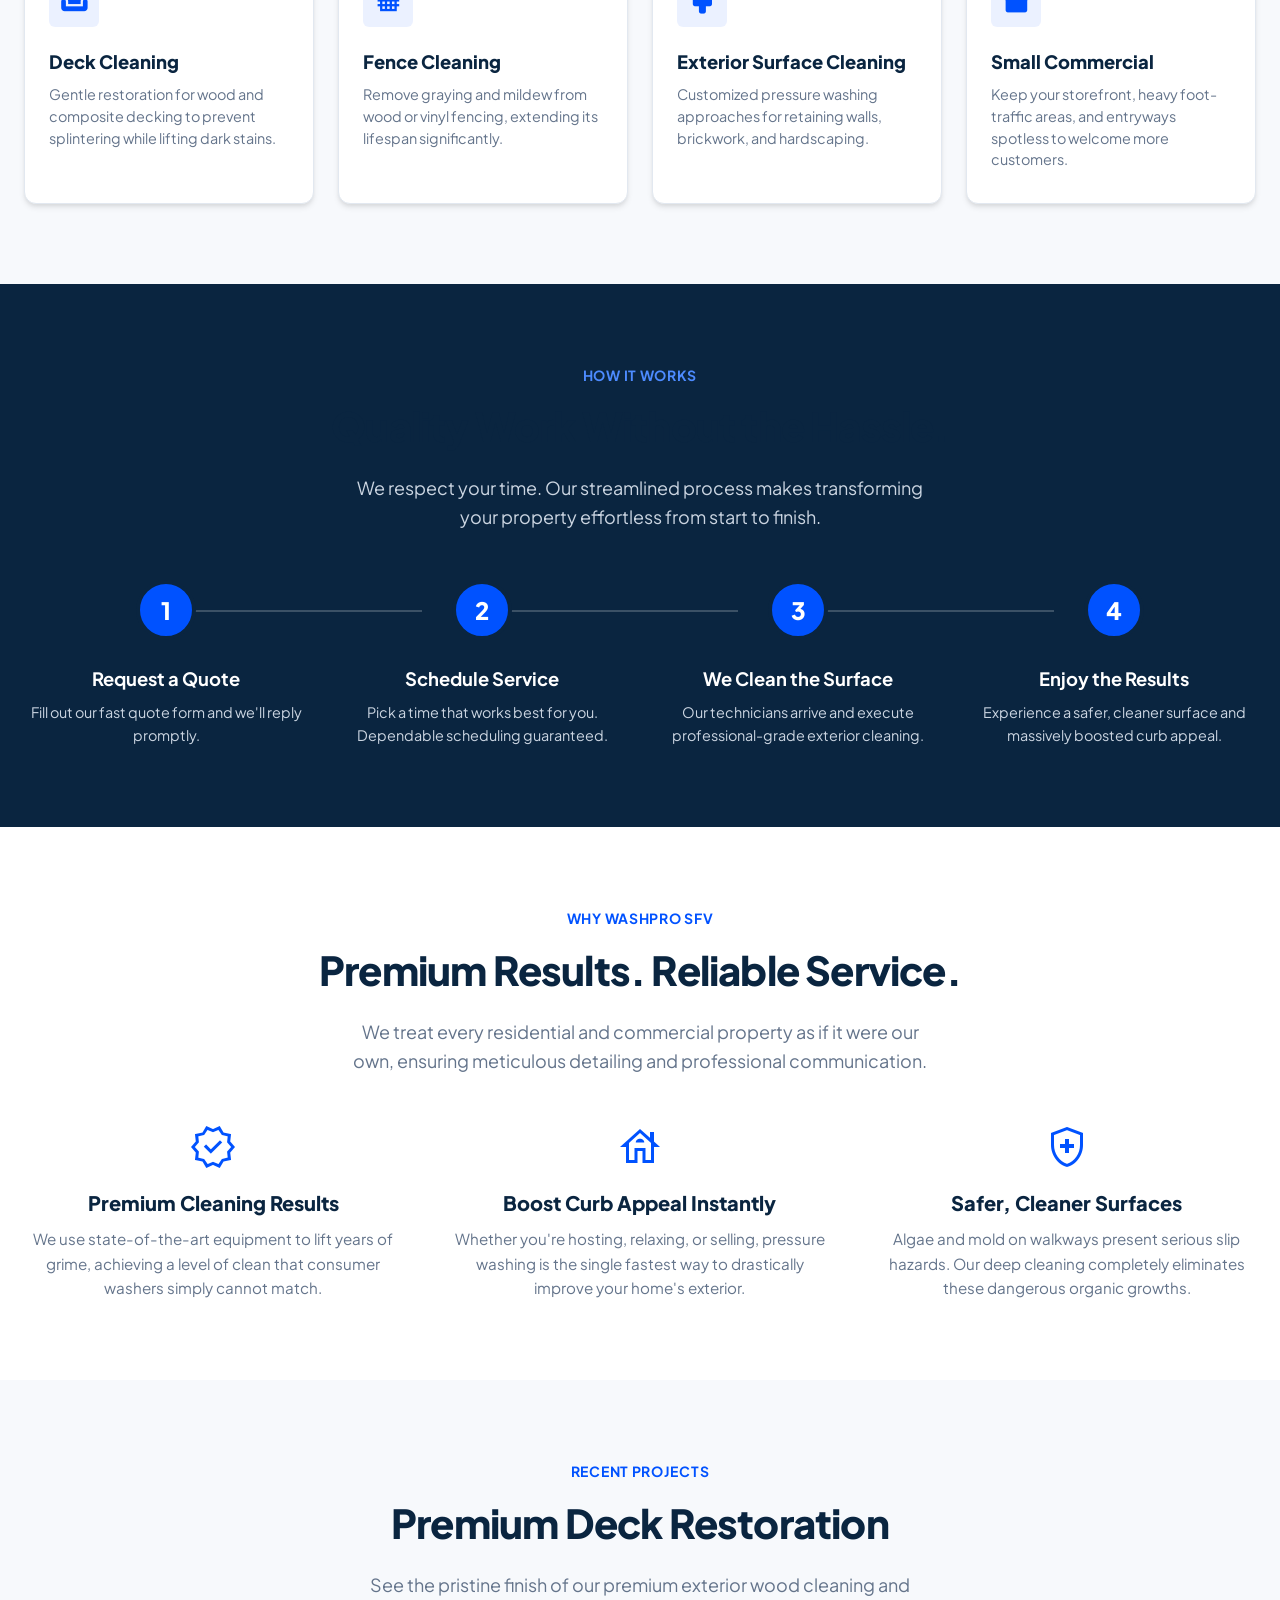
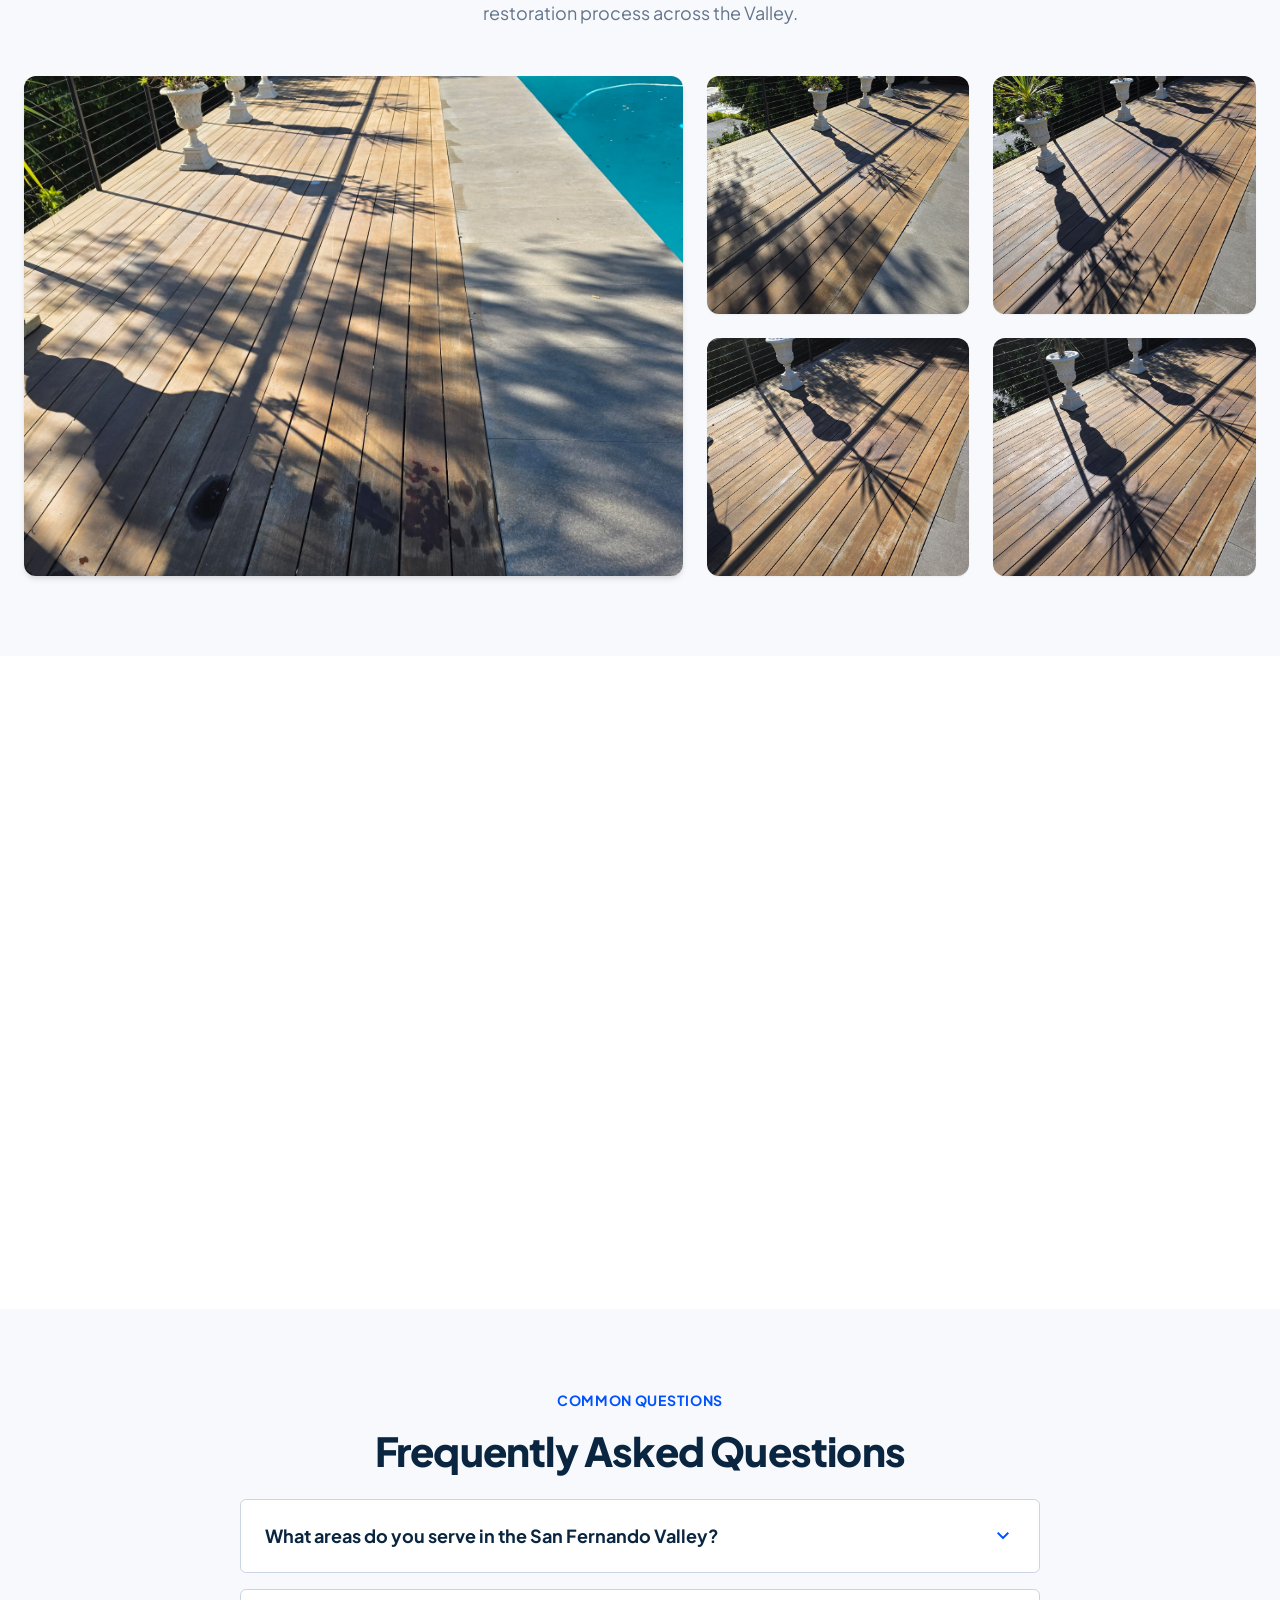
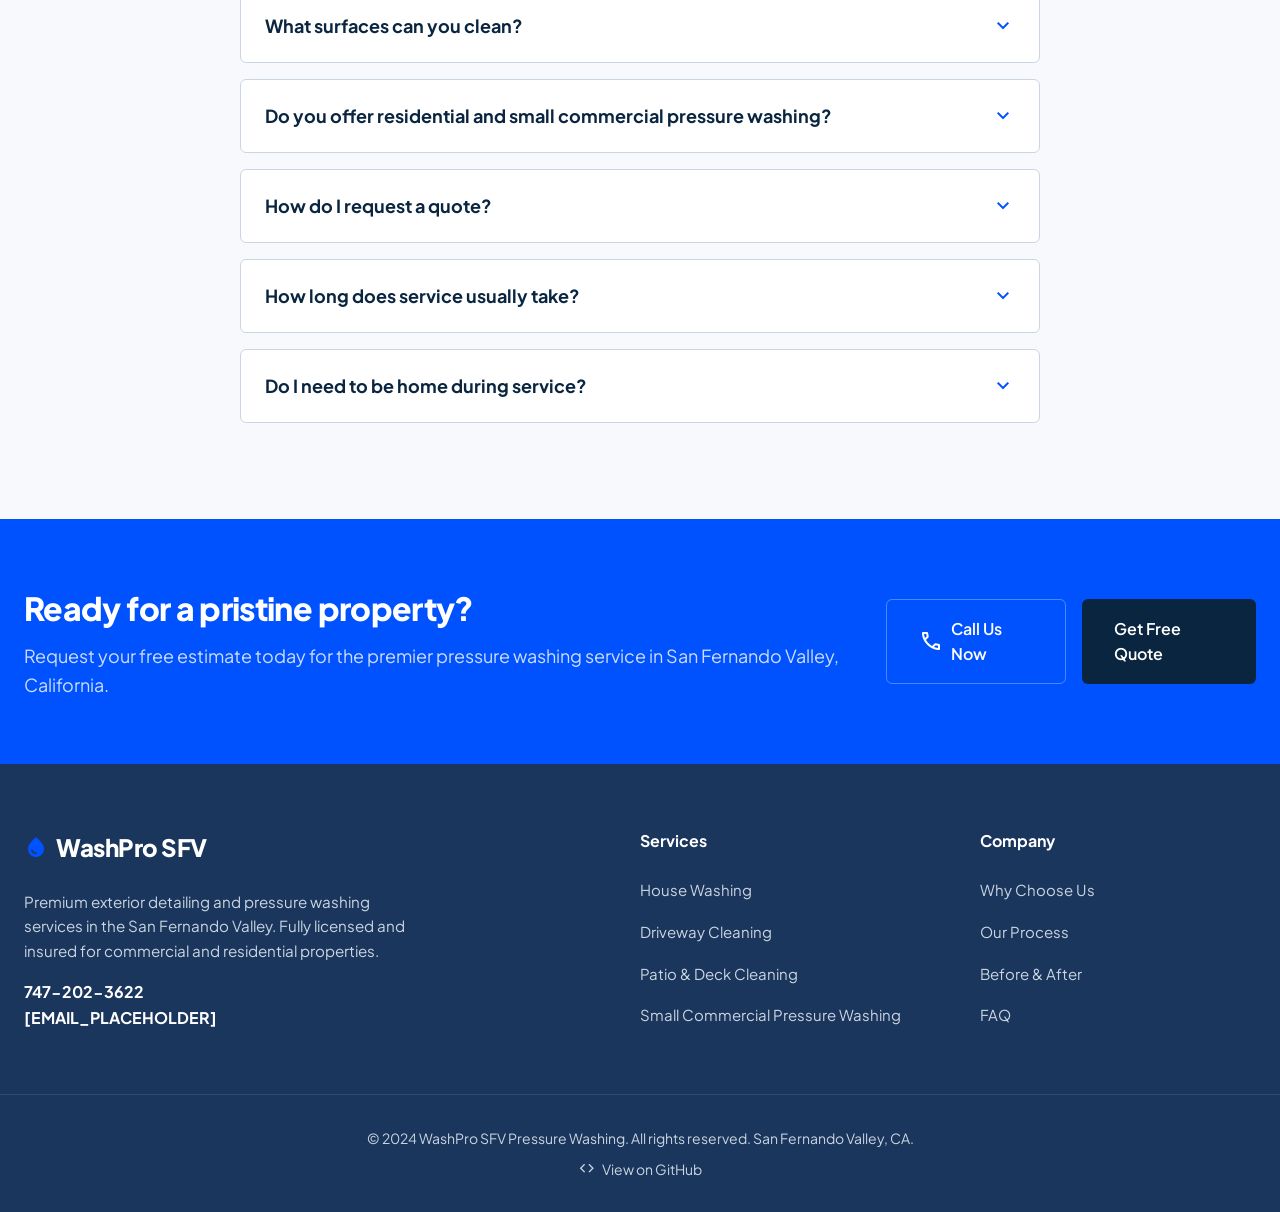
==== commit 22bc5fe1: "Inject authentic deck restoration gallery and update company phone number" ====
--- a/index.html
+++ b/index.html
@@ -18,7 +18,7 @@
                 <span class="trust-item"><span class="material-symbols-outlined">star</span> Quality Results & Responsive Communication</span>
             </div>
             <div class="trust-contact">
-                <a href="tel:1234567890" class="trust-link"><span class="material-symbols-outlined">phone</span> [PHONE_PLACEHOLDER]</a>
+                <a href="tel:747-202-3622" class="trust-link"><span class="material-symbols-outlined">phone</span> 747-202-3622</a>
                 <a href="mailto:email@example.com" class="trust-link"><span class="material-symbols-outlined">mail</span> [EMAIL_PLACEHOLDER]</a>
             </div>
         </div>
@@ -210,34 +210,25 @@
         </div>
     </section>
 
-    <!-- Gallery / Before & After -->
+    <!-- Project Gallery -->
     <section class="gallery bg-gray" id="gallery">
         <div class="container">
             <div class="section-header text-center reveal-fade">
-                <span class="section-badge">Before & After</span>
-                <h2 class="section-title">See the Transformation</h2>
-                <p class="section-desc">Swipe below to see real exterior cleaning transformations in the San Fernando Valley.</p>
-            </div>
-
-            <div class="gallery-grid reveal-slide-up">
-                <!-- [PLACEHOLDER_BEFORE_IMAGE_1] -->
-                <div class="gallery-card shadow-sm">
-                    <div class="gallery-img-wrap">
-                        <img src="assets/before.png" alt="Dirty Driveway Before Washing Placeholder">
-                        <div class="gallery-tag tag-before">Before</div>
-                    </div>
-                </div>
-
-                <!-- [PLACEHOLDER_AFTER_IMAGE_1] -->
-                <div class="gallery-card shadow-sm">
-                    <div class="gallery-img-wrap">
-                        <img src="assets/after.png" alt="Clean Driveway After Washing Placeholder">
-                        <div class="gallery-tag tag-after">After</div>
-                    </div>
-                </div>
-            </div>
-            <div class="text-center" style="margin-top: 2rem;">
-                 <p class="text-light text-sm" style="font-style: italic;">Note: Gallery features placeholder images. Genuine SFV project photos will be updated here shortly.</p>
+                <span class="section-badge">Recent Projects</span>
+                <h2 class="section-title">Premium Deck Restoration</h2>
+                <p class="section-desc">See the pristine finish of our premium exterior wood cleaning and restoration process across the Valley.</p>
+            </div>
+
+            <div class="masonry-gallery reveal-slide-up">
+                <div class="masonry-main shadow-md">
+                    <img src="assets/4240135672289813494.jpeg" alt="Deck Restoration Main Focus">
+                </div>
+                <div class="masonry-grid">
+                    <div class="masonry-item shadow-sm"><img src="assets/6416483435791038055.jpeg" alt="Deck Restoration Angle"></div>
+                    <div class="masonry-item shadow-sm"><img src="assets/5231917463608837197.jpeg" alt="Deck Restoration Detail"></div>
+                    <div class="masonry-item shadow-sm"><img src="assets/3283356317107124267.jpeg" alt="Deck Restoration Wood Grain"></div>
+                    <div class="masonry-item shadow-sm"><img src="assets/185862578129645647.jpeg" alt="Deck Restoration Shadow Play"></div>
+                </div>
             </div>
         </div>
     </section>
@@ -319,7 +310,7 @@
                 <p>Request your free estimate today for the premier pressure washing service in San Fernando Valley, California.</p>
             </div>
             <div class="cta-action">
-                <a href="tel:[PHONE_PLACEHOLDER]" class="btn btn-outline-white btn-lg"><span class="material-symbols-outlined">call</span> Call Us Now</a>
+                <a href="tel:747-202-3622" class="btn btn-outline-white btn-lg"><span class="material-symbols-outlined">call</span> Call Us Now</a>
                 <a href="#hero-form" class="btn btn-navy btn-lg" style="background-color:var(--navy); color:white;">Get Free Quote</a>
             </div>
         </div>
@@ -334,7 +325,7 @@
                 </a>
                 <p class="footer-desc">Premium exterior detailing and pressure washing services in the San Fernando Valley. Fully licensed and insured for commercial and residential properties.</p>
                 <div style="margin-top: 1rem;">
-                    <strong>[PHONE_PLACEHOLDER]</strong><br>
+                    <strong>747-202-3622</strong><br>
                     <strong>[EMAIL_PLACEHOLDER]</strong>
                 </div>
             </div>
--- a/styles/main.css
+++ b/styles/main.css
@@ -112,7 +112,7 @@
 .nav-links a:not(.btn):hover { color: var(--royal); }
 
 /* Hero Section */
-.hero { position: relative; display: flex; align-items: center; padding: 5rem 0 6rem; min-height: 85vh; }
+.hero { position: relative; display: flex; align-items: center; padding: 6rem 0 8rem; }
 .hero-bg { position: absolute; top: 0; left: 0; width: 100%; height: 100%; z-index: -1; }
 .hero-bg img { width: 100%; height: 100%; object-fit: cover; object-position: center; }
 .hero-overlay {
@@ -183,14 +183,14 @@
 .step-text { color: var(--gray-200); font-size: 0.9rem; }
 
 /* Gallery */
-.gallery-grid { display: grid; grid-template-columns: 1fr 1fr; gap: 2rem; max-width: 1000px; margin: 0 auto; }
-.gallery-card { background: var(--white); border-radius: var(--radius-md); overflow: hidden; border: 1px solid var(--gray-100); }
-.gallery-img-wrap { position: relative; height: 350px; overflow: hidden; }
-.gallery-img-wrap img { width: 100%; height: 100%; object-fit: cover; transition: transform 0.5s ease; }
-.gallery-card:hover .gallery-img-wrap img { transform: scale(1.05); }
-.gallery-tag { position: absolute; top: 1rem; left: 1rem; padding: 0.5rem 1rem; border-radius: 100px; font-size: 0.75rem; font-weight: 800; text-transform: uppercase; letter-spacing: 0.05em; color: var(--white); }
-.tag-before { background-color: var(--navy); }
-.tag-after { background-color: var(--royal); }
+.masonry-gallery { display: flex; gap: 1.5rem; height: 500px; margin-top: 2rem; }
+.masonry-main { flex: 1.2; border-radius: var(--radius-md); overflow: hidden; position: relative; }
+.masonry-main img { width: 100%; height: 100%; object-fit: cover; transition: transform 0.5s ease; }
+.masonry-main:hover img { transform: scale(1.05); }
+.masonry-grid { flex: 1; display: grid; grid-template-columns: 1fr 1fr; grid-template-rows: 1fr 1fr; gap: 1.5rem; }
+.masonry-item { border-radius: var(--radius-md); overflow: hidden; position: relative; }
+.masonry-item img { width: 100%; height: 100%; object-fit: cover; transition: transform 0.5s ease; }
+.masonry-item:hover img { transform: scale(1.05); }
 
 /* Reviews */
 .reviews-grid { display: grid; grid-template-columns: repeat(3, 1fr); gap: 2rem; }
@@ -243,13 +243,41 @@
   .process-grid { grid-template-columns: repeat(2, 1fr); gap: 3rem;}
   .process-step::after { display: none; }
   .benefits-grid, .reviews-grid { grid-template-columns: 1fr; gap: 2rem; }
-  .gallery-grid { grid-template-columns: 1fr; }
+  .masonry-gallery { flex-direction: column; height: auto; }
+  .masonry-main { height: 400px; }
   .cta-container { flex-direction: column; text-align: center; gap: 2rem; }
   .footer-grid { grid-template-columns: 1fr; gap: 2rem; }
 }
 @media (max-width: 768px) {
   .trust-bar { display: none; }
   .nav-links a:not(.btn) { display: none; }
-  .services-grid { grid-template-columns: 1fr; }
-  .process-grid { grid-template-columns: 1fr; }
-}
+  
+  /* Global Spacing Reduction */
+  section { padding: 3.5rem 0; }
+  .hero { padding: 3rem 0 4rem; }
+  .hero-container { gap: 2rem; }
+  
+  /* Typography Scaling */
+  .hero-title { font-size: clamp(2rem, 8vw, 2.75rem); margin-bottom: 1rem; line-height: 1.2; }
+  .hero-subtitle { font-size: 1rem; margin-bottom: 1.5rem; }
+  .section-title { font-size: 2rem; }
+  
+  /* Tighter Grids */
+  .services-grid { grid-template-columns: 1fr; gap: 1rem; }
+  .service-card { padding: 1.5rem; }
+  .process-grid { grid-template-columns: 1fr; gap: 2rem; margin-top: 2rem; }
+  .reviews-grid { grid-template-columns: 1fr; gap: 1.5rem; margin-top: 2rem; }
+  .benefit-card { padding: 1rem; }
+  .review-card { padding: 1.5rem; }
+  
+  .masonry-main { height: 300px; }
+  .masonry-grid { gap: 1rem; }
+  
+  /* Hero Form Compaction */
+  .form-card { padding: 1.5rem; }
+  .form-title { font-size: 1.25rem; }
+  .input-group label { font-size: 0.7rem; }
+  
+  /* Form Actions Flow */
+  .hero-actions { display: flex; flex-direction: column; width: 100%; gap: 1rem; }
+}
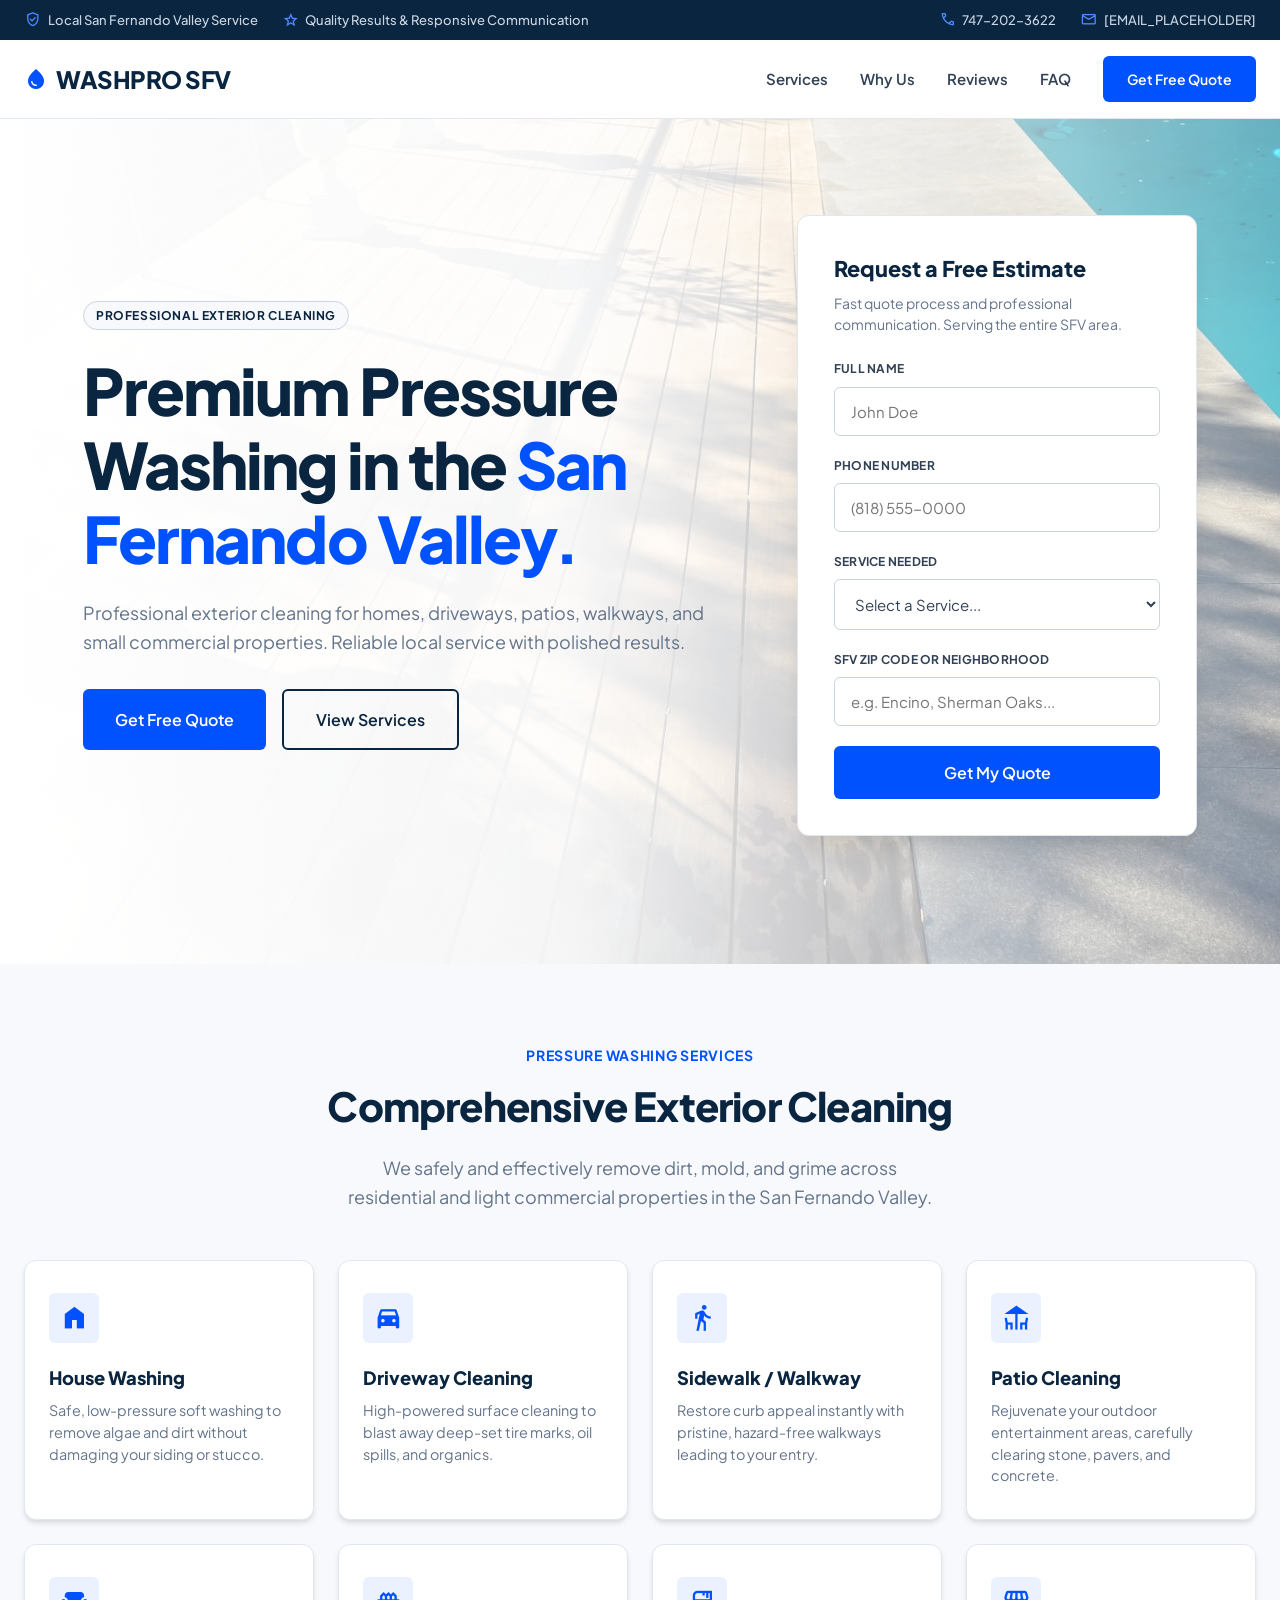
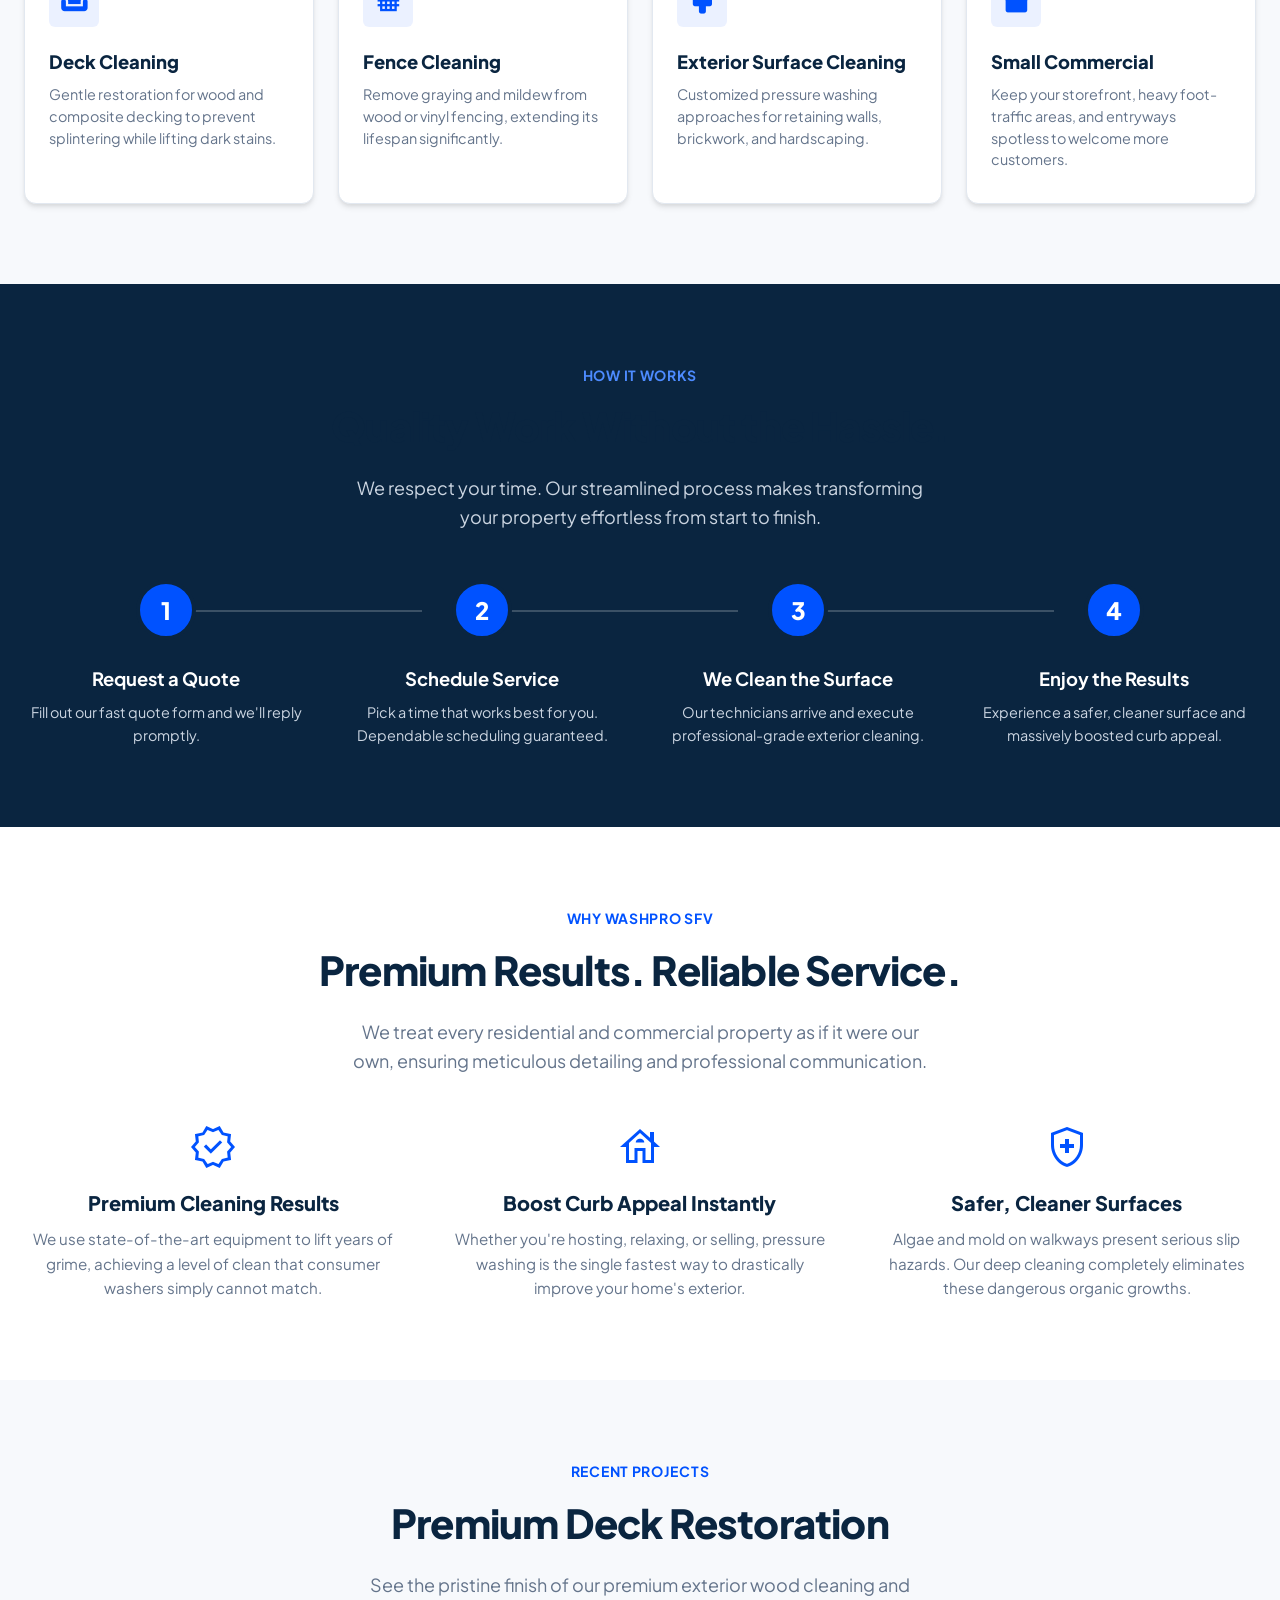
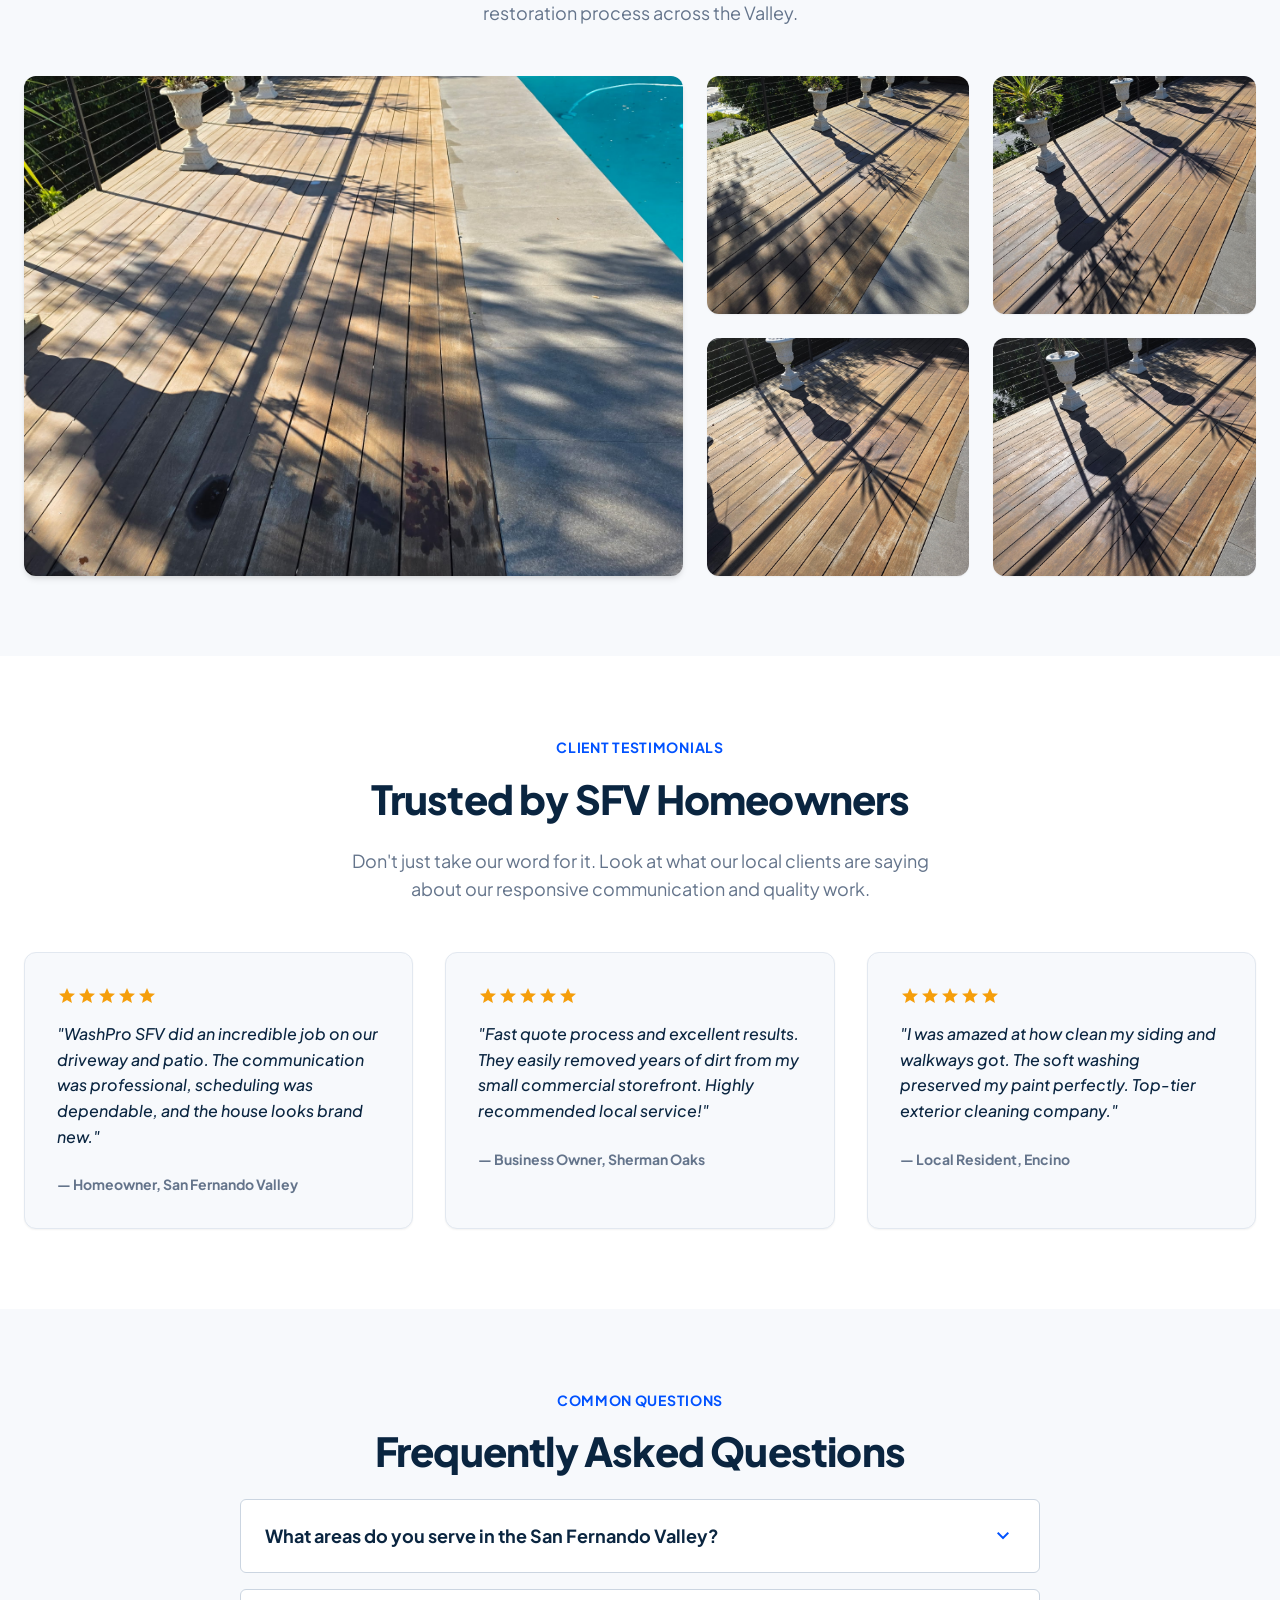
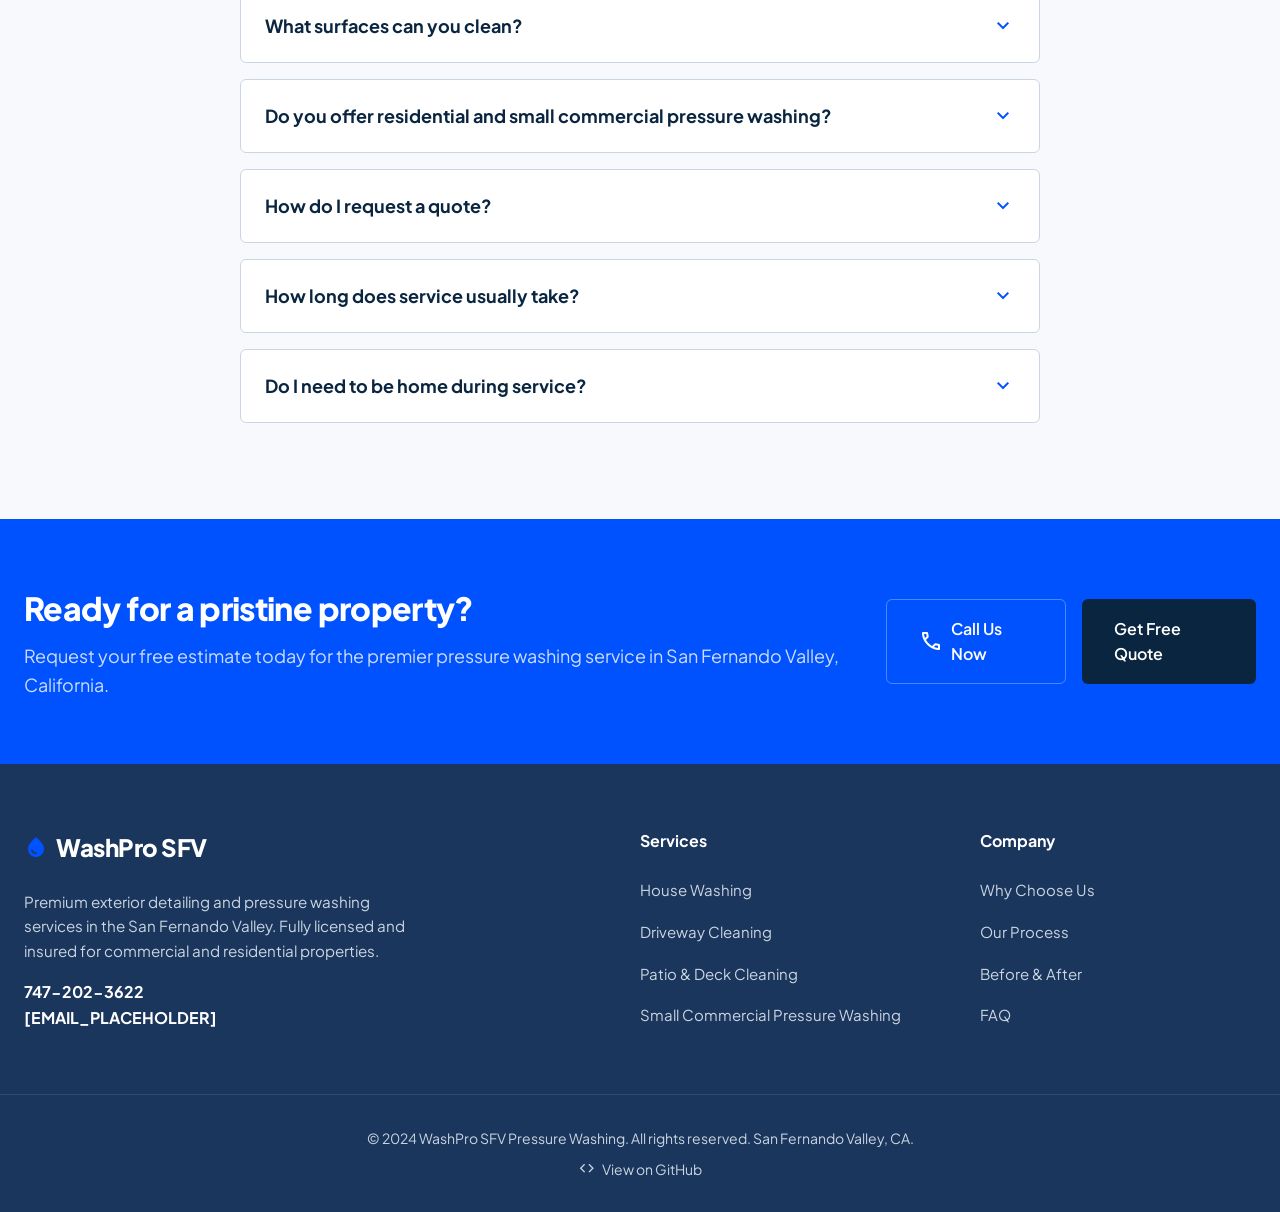
==== commit c4184213: "Swap hero background with deck restoration photo" ====
--- a/index.html
+++ b/index.html
@@ -45,7 +45,7 @@
     <header class="hero">
         <div class="hero-bg">
             <div class="hero-overlay"></div>
-            <img src="assets/hero.png" alt="Premium Pressure Washing in the San Fernando Valley">
+            <img src="assets/4240135672289813494.jpeg" alt="Premium Exterior Cleaning in the San Fernando Valley">
         </div>
         <div class="container hero-container">
             <div class="hero-content reveal-fade">
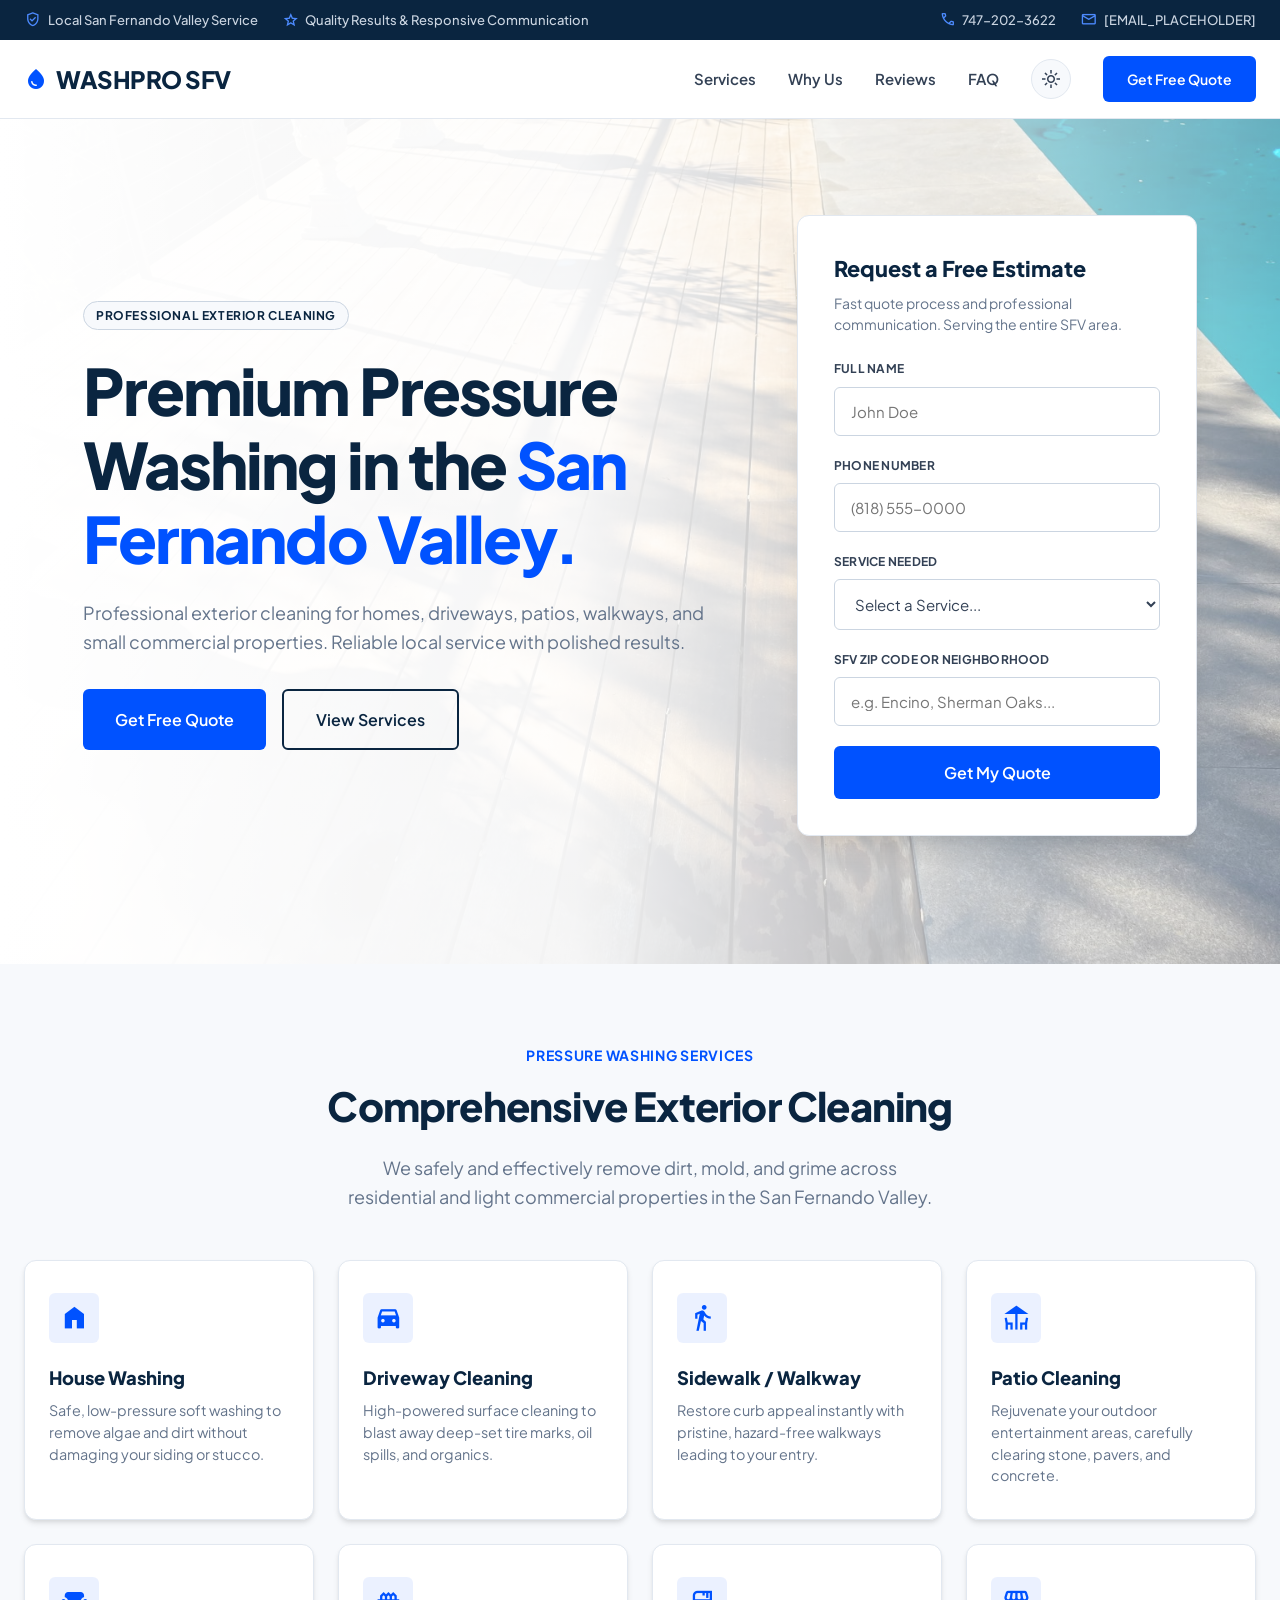
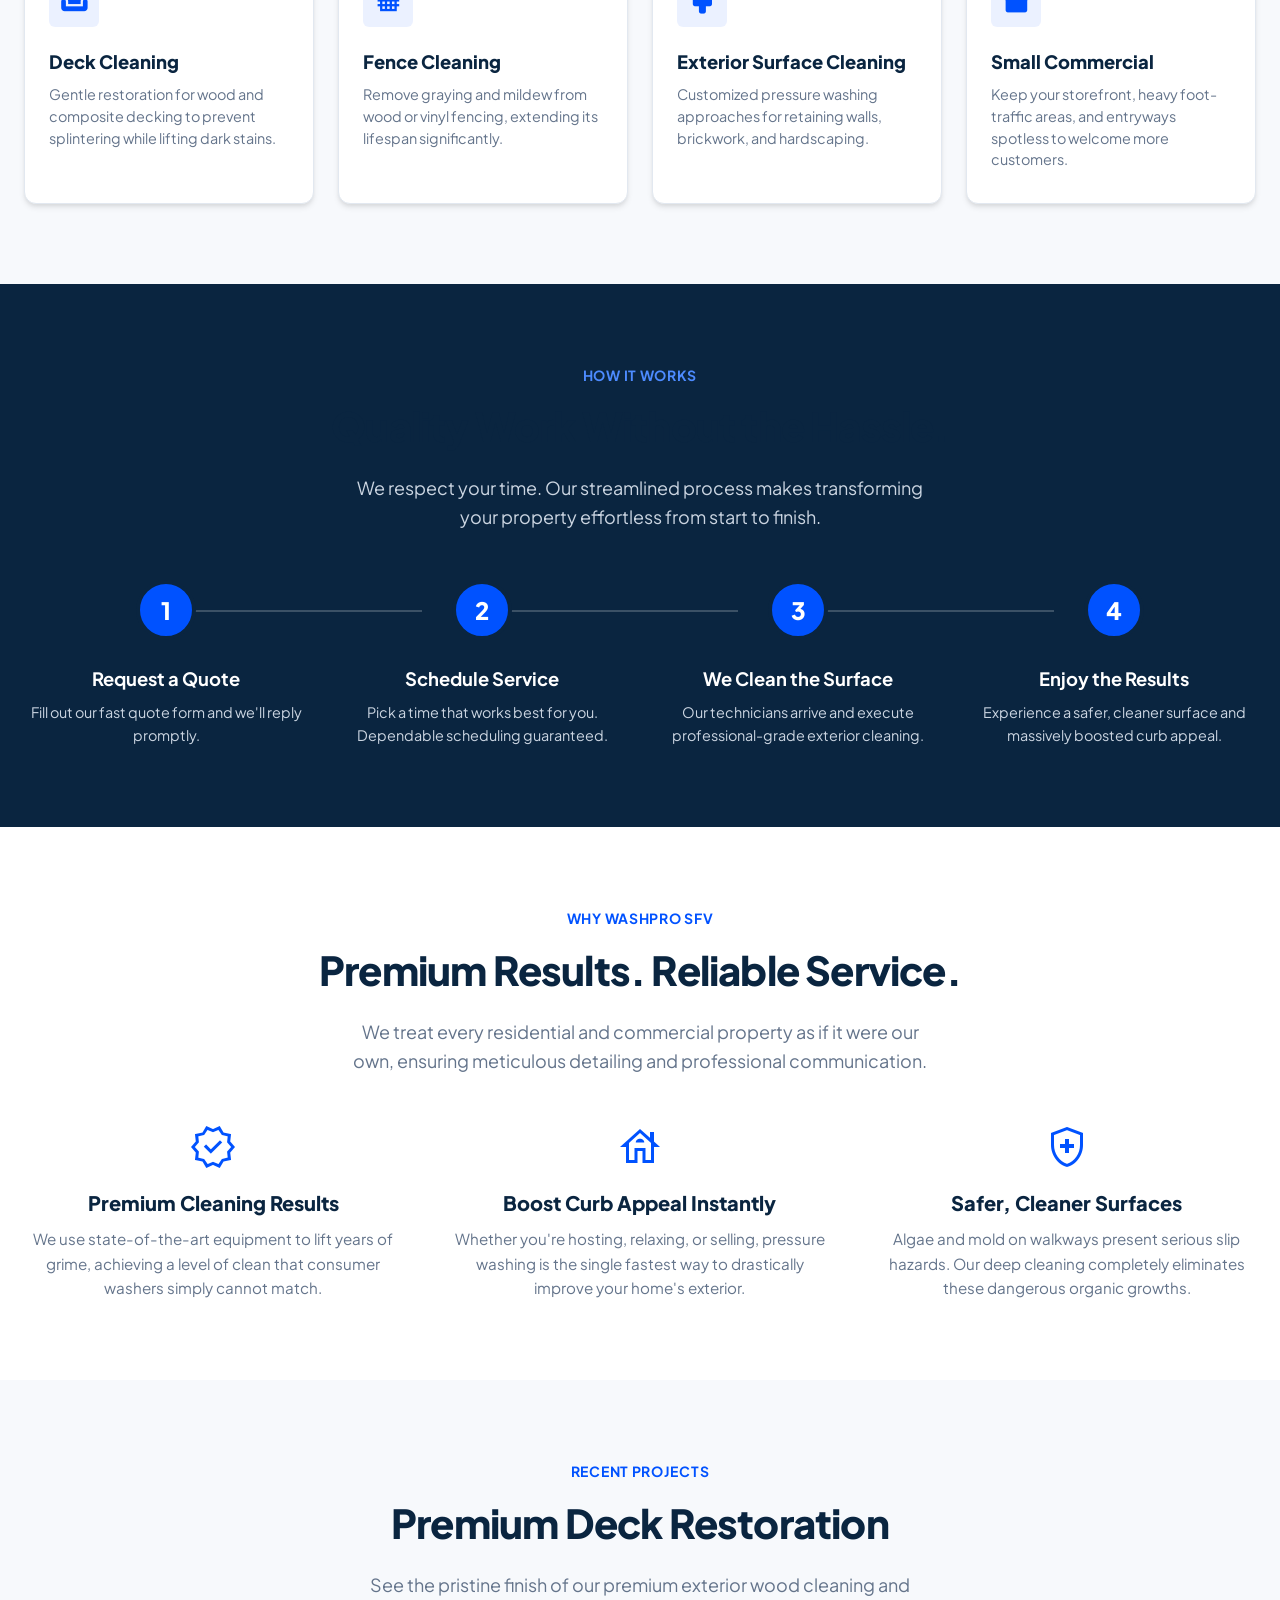
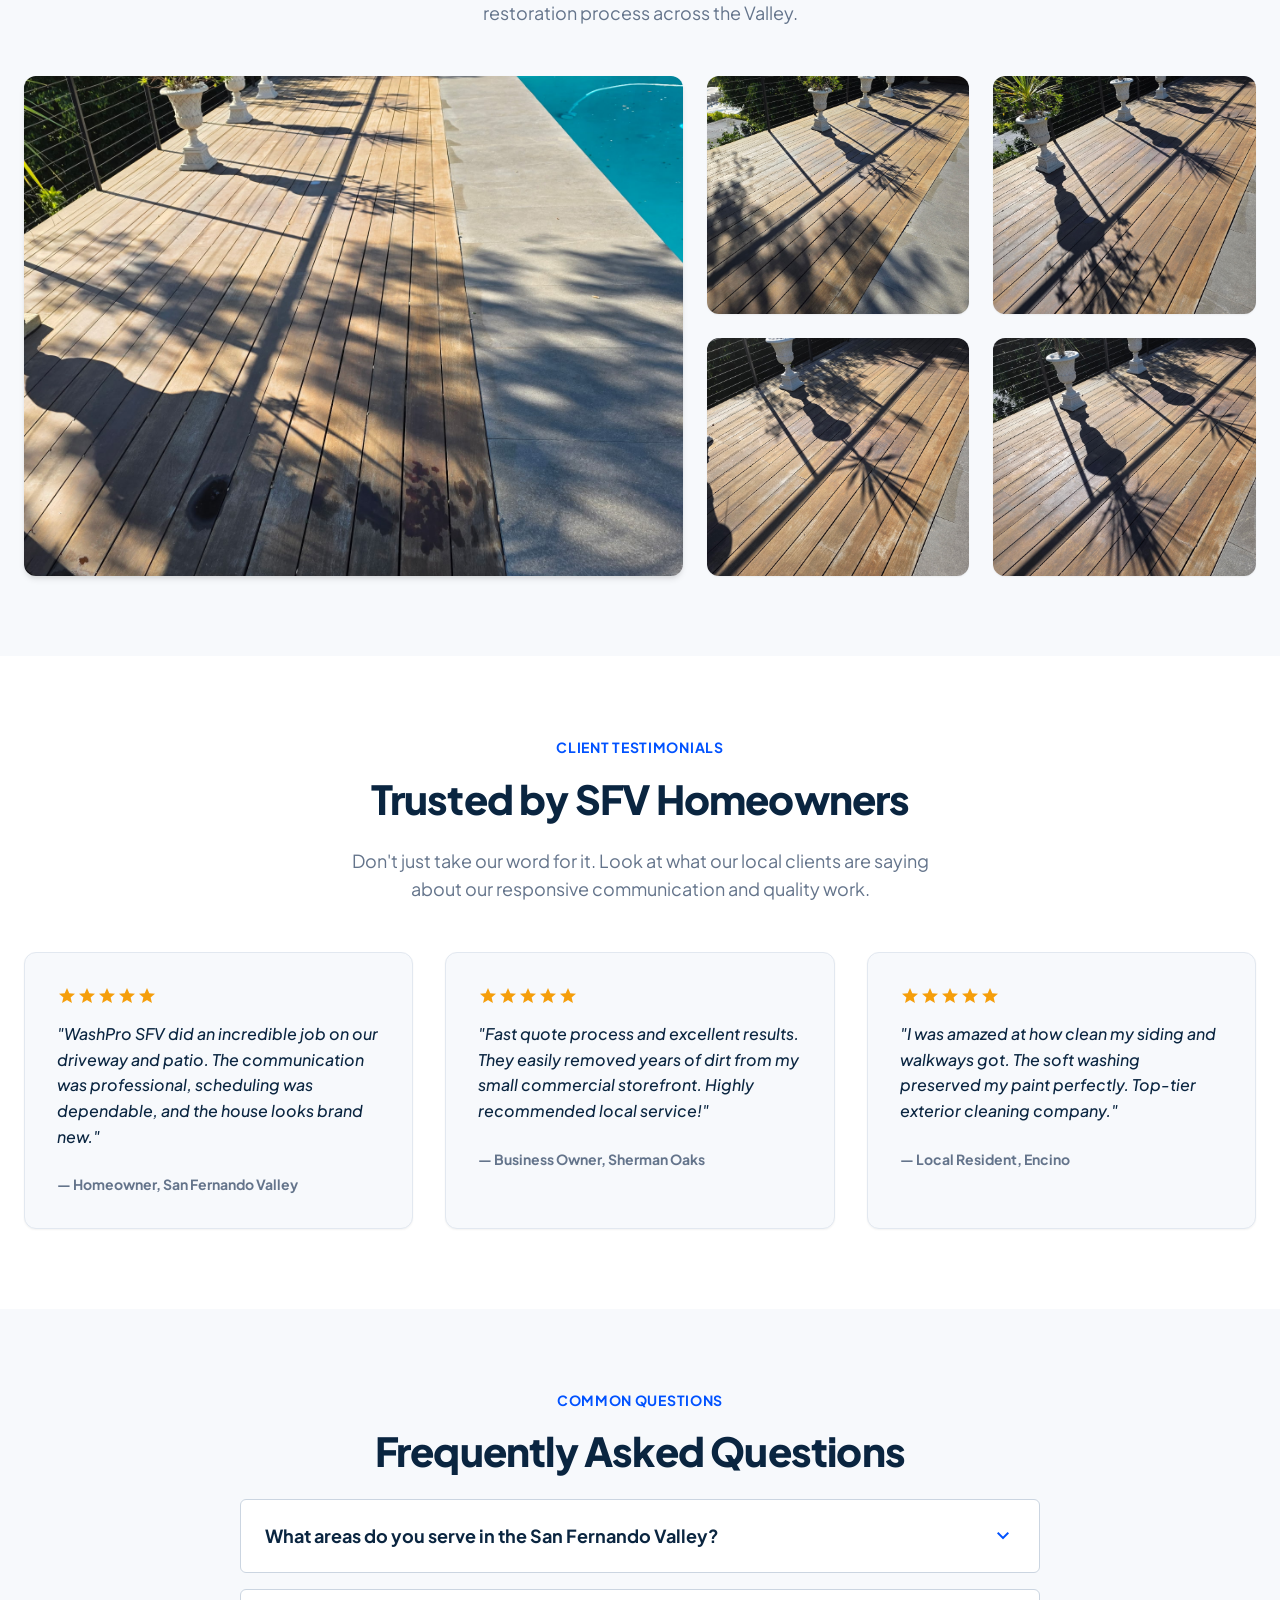
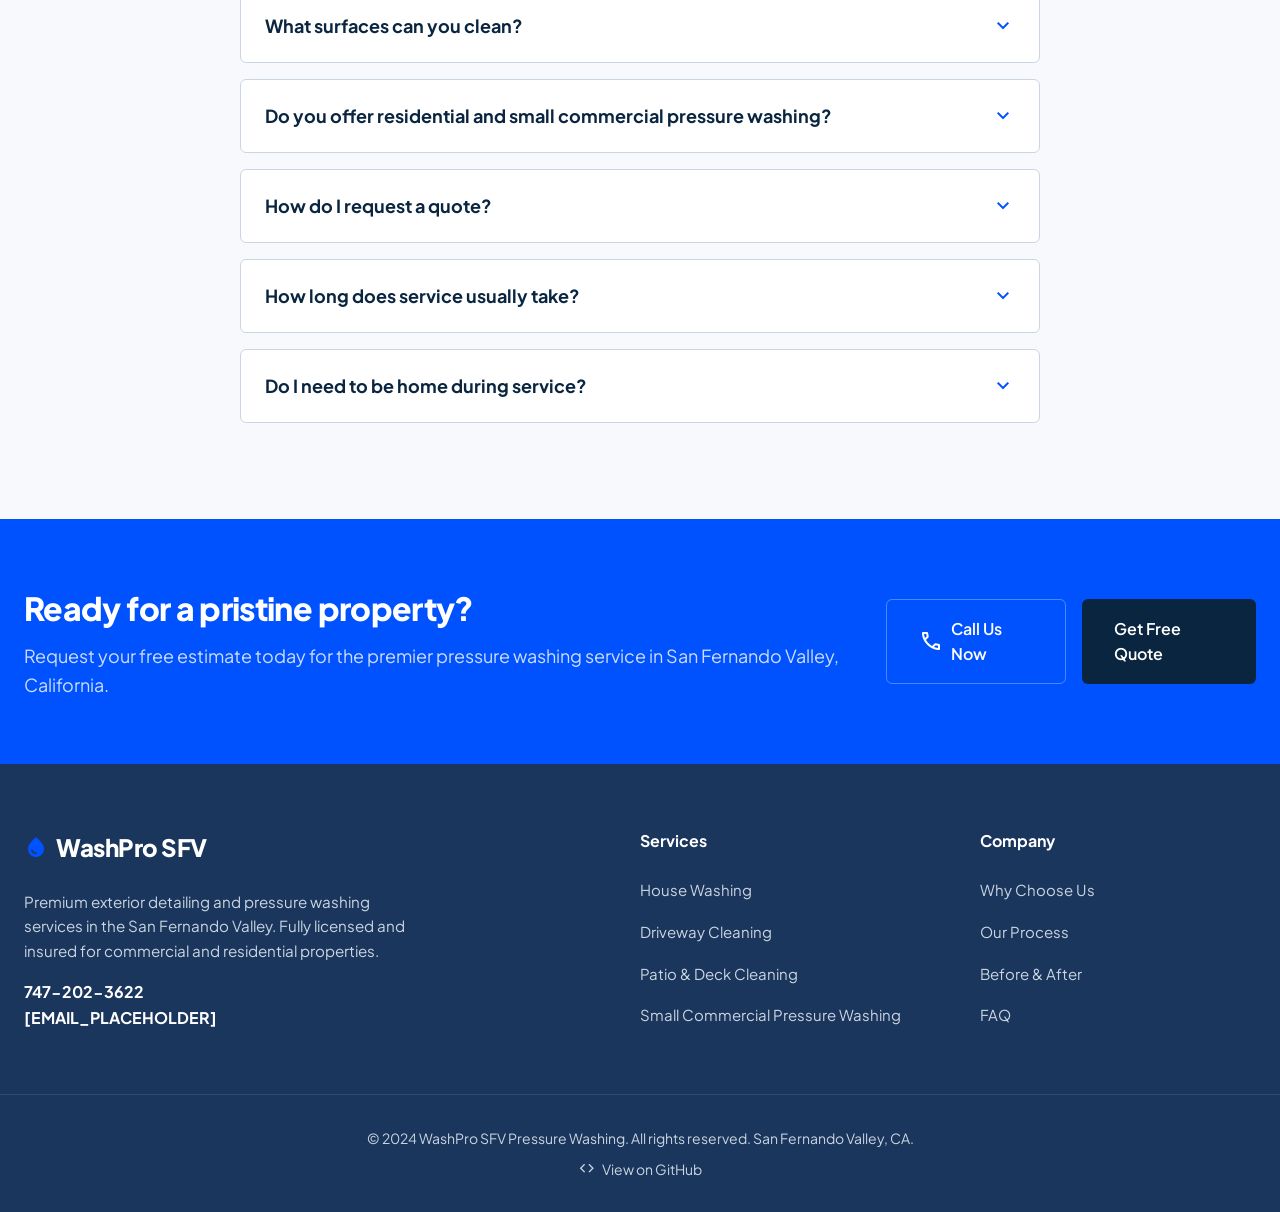
==== commit 1b10676d: "Add light/dark theme toggle with localStorage persistence" ====
--- a/index.html
+++ b/index.html
@@ -36,6 +36,10 @@
                 <a href="#benefits">Why Us</a>
                 <a href="#reviews">Reviews</a>
                 <a href="#faq">FAQ</a>
+                <button class="theme-toggle" id="themeToggle" aria-label="Toggle dark mode">
+                    <span class="material-symbols-outlined theme-icon-light">light_mode</span>
+                    <span class="material-symbols-outlined theme-icon-dark">dark_mode</span>
+                </button>
                 <a href="#hero-form" class="btn btn-primary">Get Free Quote</a>
             </div>
         </div>
--- a/styles/main.css
+++ b/styles/main.css
@@ -29,6 +29,21 @@
   --radius-sm: 6px;
   --radius-md: 12px;
   --radius-lg: 16px;
+}
+
+/* Dark Theme Variables */
+[data-theme="dark"] {
+  --navy: #E2E8F0;
+  --navy-light: #0F172A;
+  --white: #0F172A;
+  --gray-50: #1E293B;
+  --gray-100: #334155;
+  --gray-200: #475569;
+  --text-main: #E2E8F0;
+  --text-light: #94A3B8;
+  --shadow-sm: 0 1px 2px 0 rgba(0, 0, 0, 0.3);
+  --shadow-md: 0 4px 6px -1px rgba(0, 0, 0, 0.4), 0 2px 4px -1px rgba(0, 0, 0, 0.3);
+  --shadow-lg: 0 20px 25px -5px rgba(0, 0, 0, 0.4), 0 10px 10px -5px rgba(0, 0, 0, 0.3);
 }
 
 * { margin: 0; padding: 0; box-sizing: border-box; }
@@ -111,6 +126,19 @@
 .nav-links a:not(.btn) { text-decoration: none; color: var(--text-main); font-weight: 600; font-size: 0.9375rem; transition: color 0.2s; }
 .nav-links a:not(.btn):hover { color: var(--royal); }
 
+/* Theme Toggle Button */
+.theme-toggle {
+  display: flex; align-items: center; justify-content: center;
+  width: 40px; height: 40px; border-radius: 50%; border: 1px solid var(--gray-100);
+  background: var(--gray-50); cursor: pointer; transition: all 0.3s ease;
+  color: var(--text-main); position: relative;
+}
+.theme-toggle:hover { border-color: var(--royal); background: rgba(0, 82, 255, 0.08); color: var(--royal); }
+.theme-icon-dark { display: none; }
+[data-theme="dark"] .theme-icon-light { display: none; }
+[data-theme="dark"] .theme-icon-dark { display: block; }
+.theme-toggle .material-symbols-outlined { font-size: 1.25rem; }
+
 /* Hero Section */
 .hero { position: relative; display: flex; align-items: center; padding: 6rem 0 8rem; }
 .hero-bg { position: absolute; top: 0; left: 0; width: 100%; height: 100%; z-index: -1; }
@@ -233,6 +261,31 @@
 .reveal-slide-up { opacity: 0; transform: translateY(30px); transition: all 0.8s ease; }
 .reveal-fade.active { opacity: 1; }
 .reveal-slide-up.active { opacity: 1; transform: translateY(0); }
+
+/* Dark Mode Overrides */
+[data-theme="dark"] body { background-color: #0F172A; color: #E2E8F0; }
+[data-theme="dark"] .main-nav { background-color: #0F172A; border-bottom-color: #334155; }
+[data-theme="dark"] .brand { color: #E2E8F0; }
+[data-theme="dark"] .trust-bar { background-color: #020617; }
+[data-theme="dark"] .hero-overlay { background: linear-gradient(90deg, rgba(15,23,42,1) 0%, rgba(15,23,42,0.95) 45%, rgba(15,23,42,0.4) 100%); }
+[data-theme="dark"] .hero-title { color: #E2E8F0; }
+[data-theme="dark"] .hero-badge { background-color: #1E293B; border-color: #475569; color: #CBD5E1; }
+[data-theme="dark"] .form-card { background: #1E293B; border-color: #334155; }
+[data-theme="dark"] .form-title { color: #E2E8F0; }
+[data-theme="dark"] .input-group input,
+[data-theme="dark"] .input-group select { background-color: #0F172A; border-color: #475569; color: #E2E8F0; }
+[data-theme="dark"] .service-card { background: #1E293B; border-color: #334155; }
+[data-theme="dark"] .service-title { color: #E2E8F0; }
+[data-theme="dark"] .section-title { color: #E2E8F0; }
+[data-theme="dark"] .benefit-card h3 { color: #E2E8F0; }
+[data-theme="dark"] .review-card { background: #1E293B; border-color: #334155; }
+[data-theme="dark"] .review-text { color: #CBD5E1; }
+[data-theme="dark"] .faq-item { background: #1E293B; border-color: #475569; }
+[data-theme="dark"] .faq-question { color: #E2E8F0; }
+[data-theme="dark"] .faq-question:hover { background: #334155; }
+[data-theme="dark"] .main-footer { background-color: #020617; }
+[data-theme="dark"] .btn-outline-dark { color: #E2E8F0; border-color: #E2E8F0; }
+[data-theme="dark"] .btn-outline-dark:hover { background-color: #1E293B; }
 
 /* Responsive adjustments */
 @media (max-width: 1024px) {
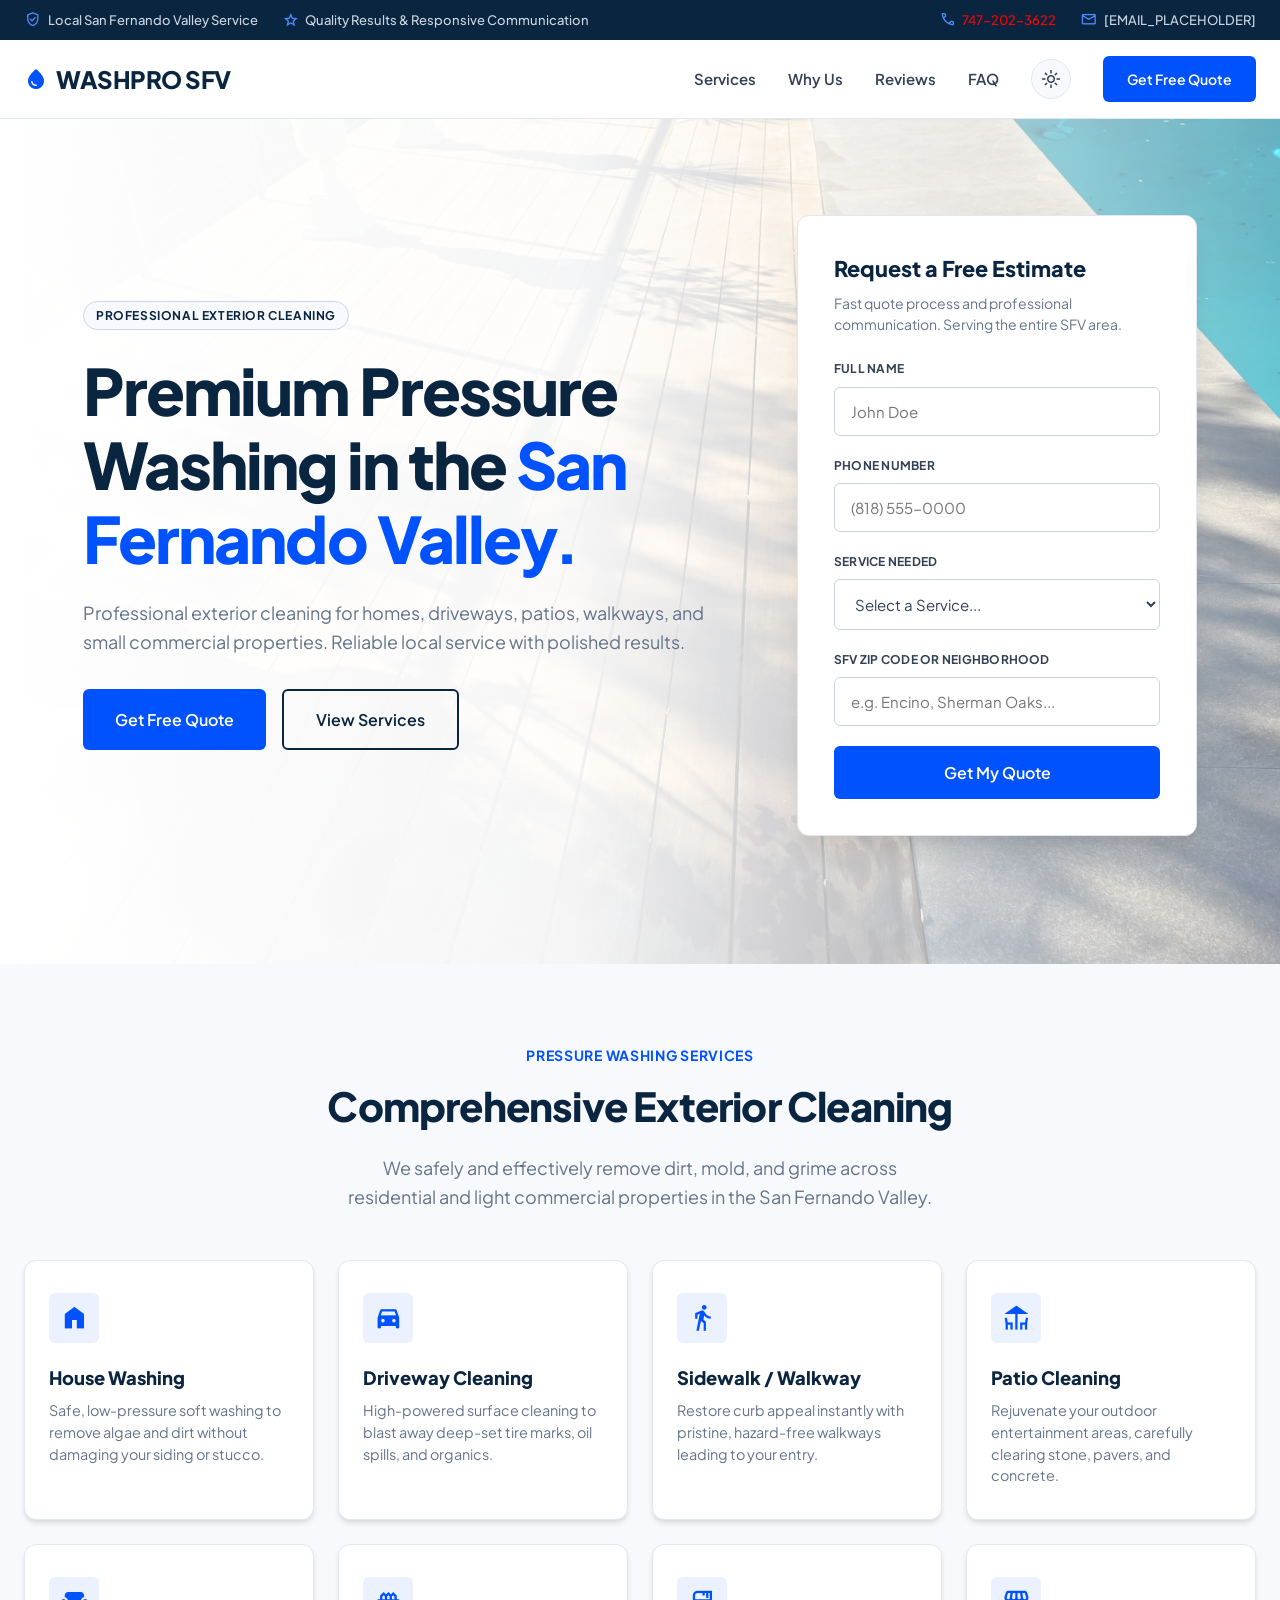
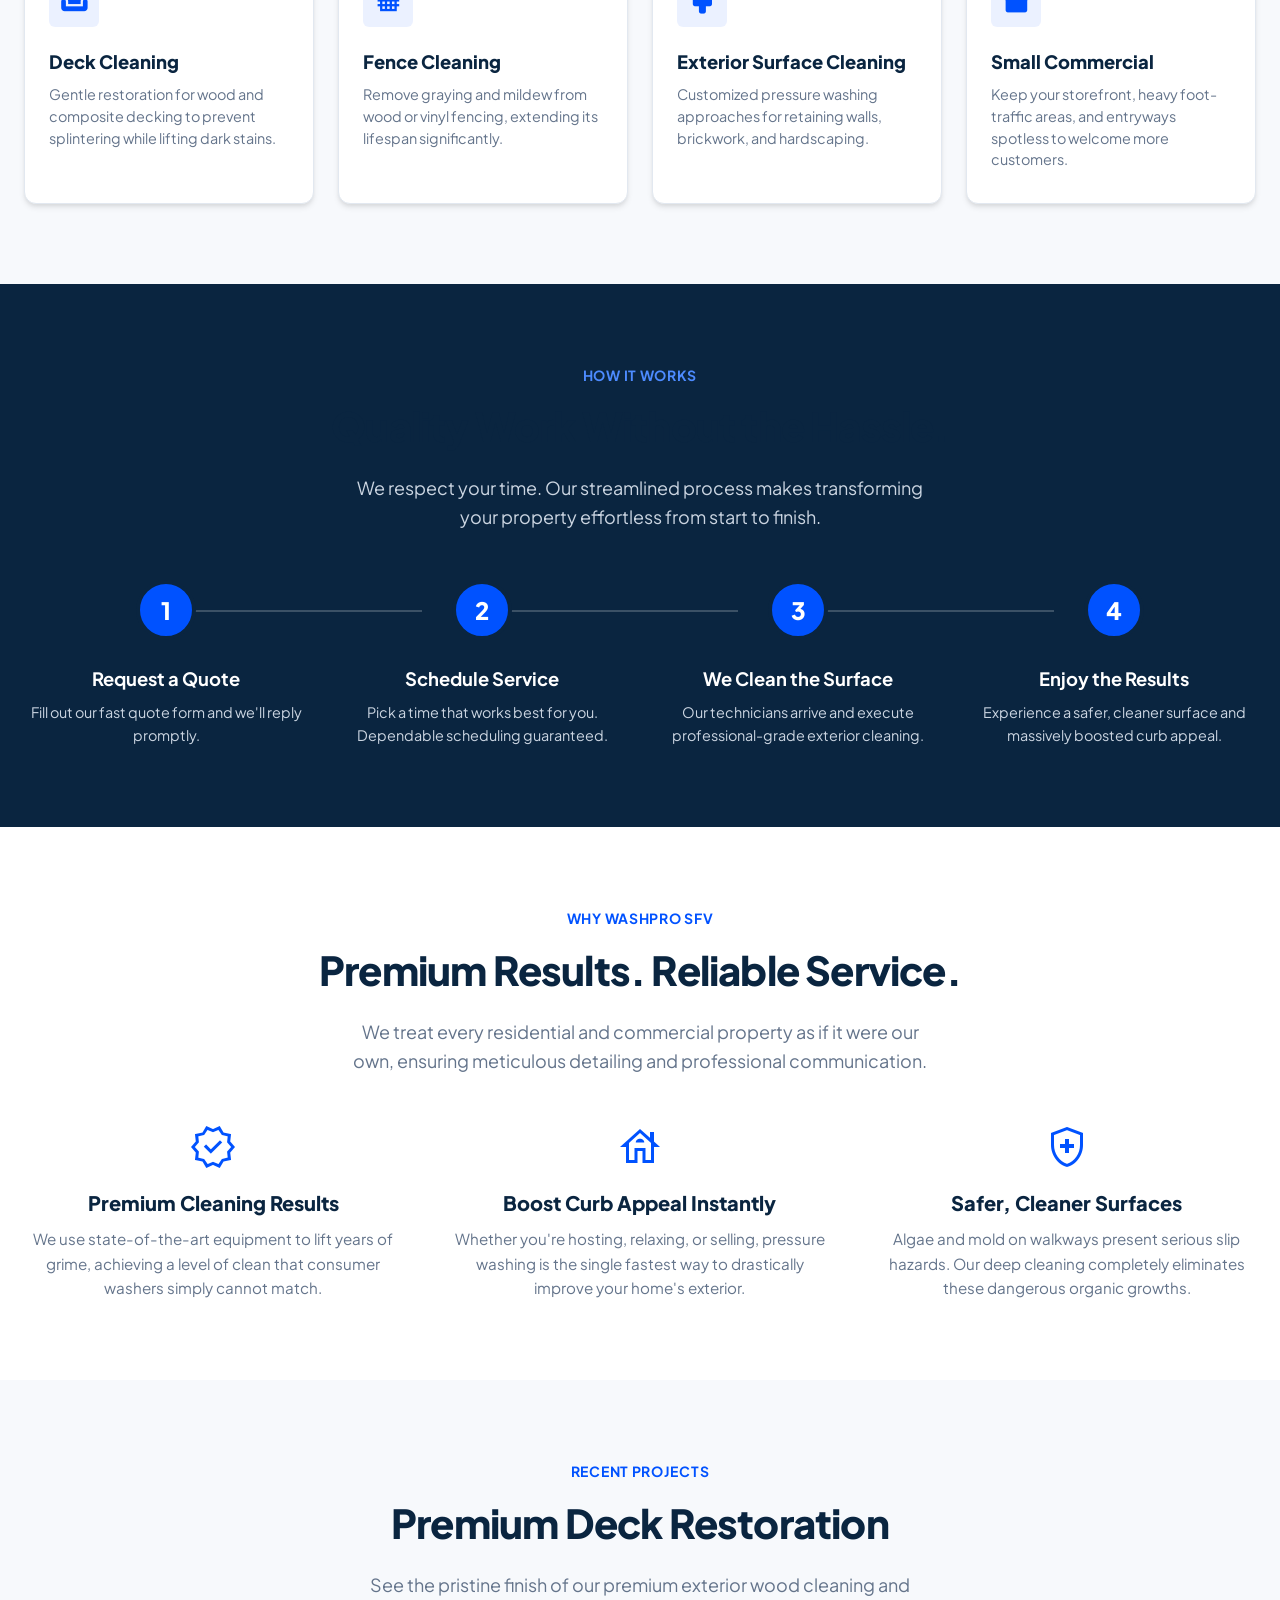
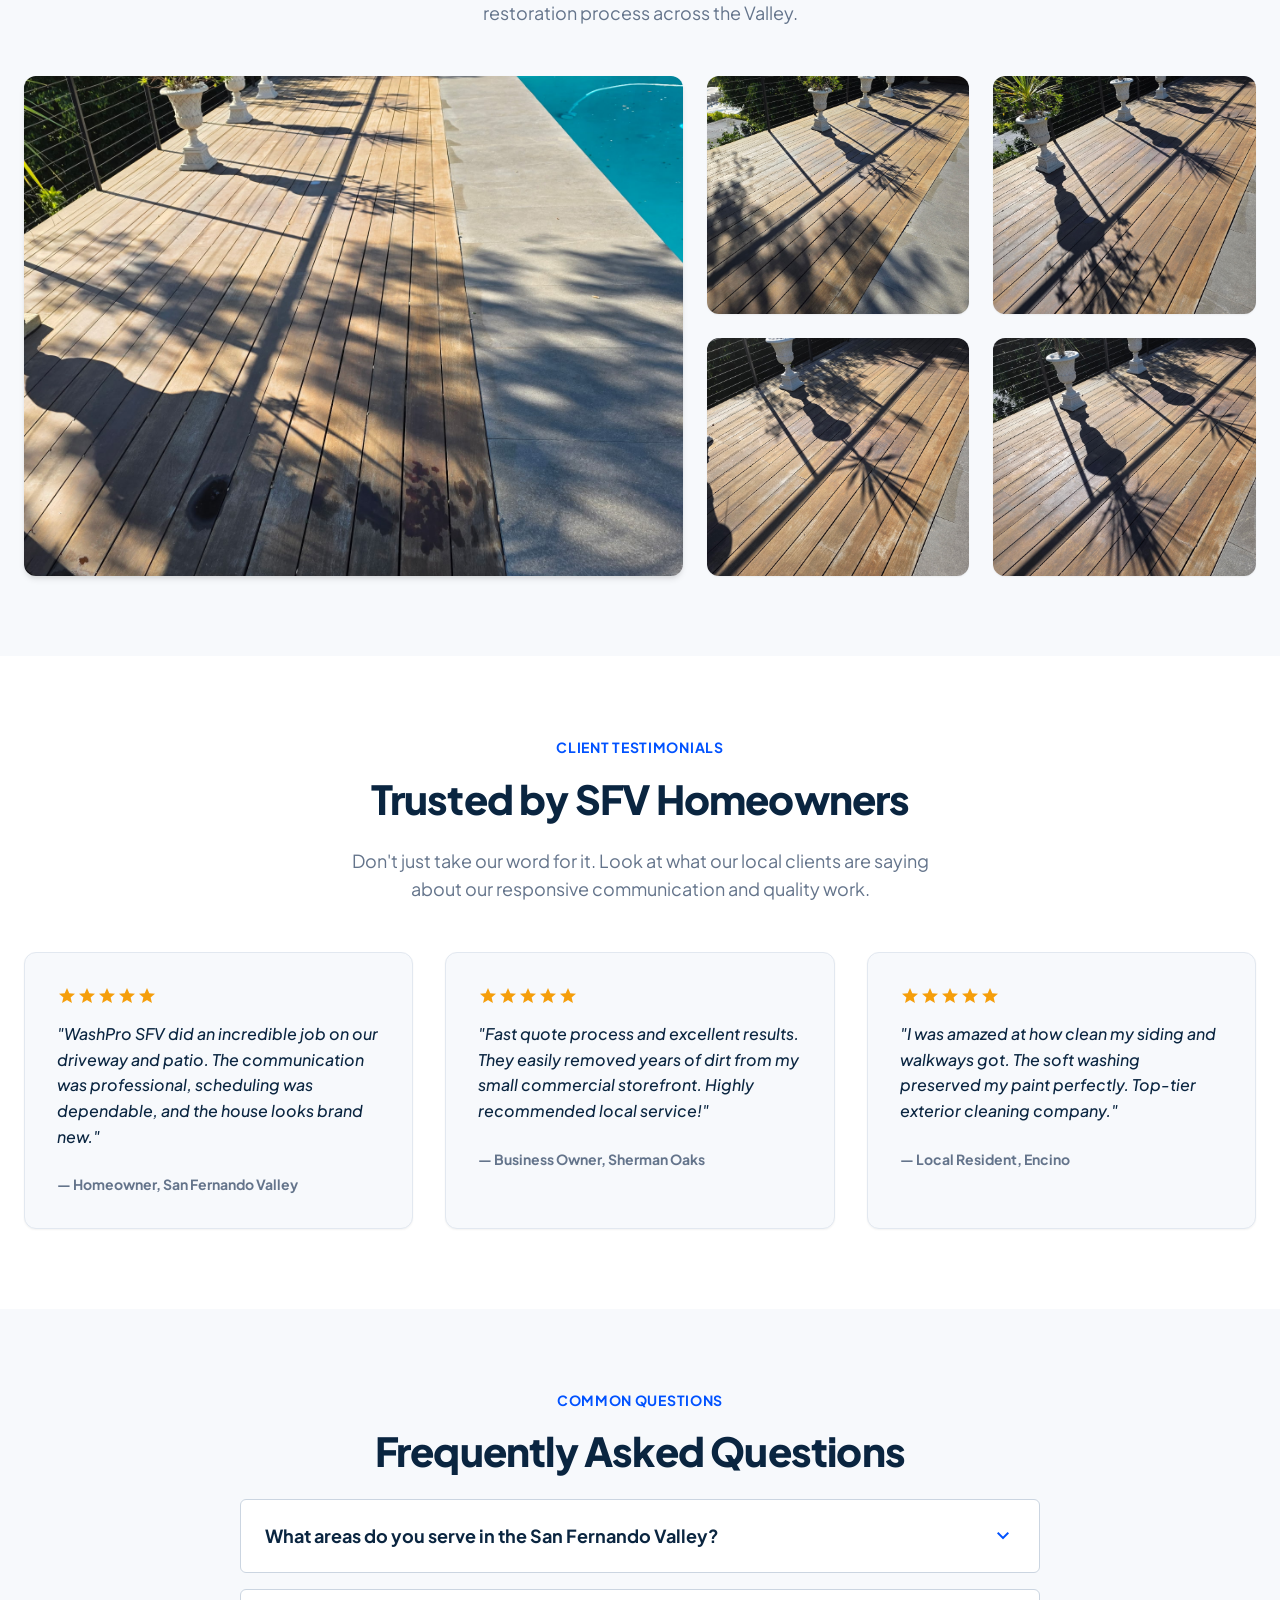
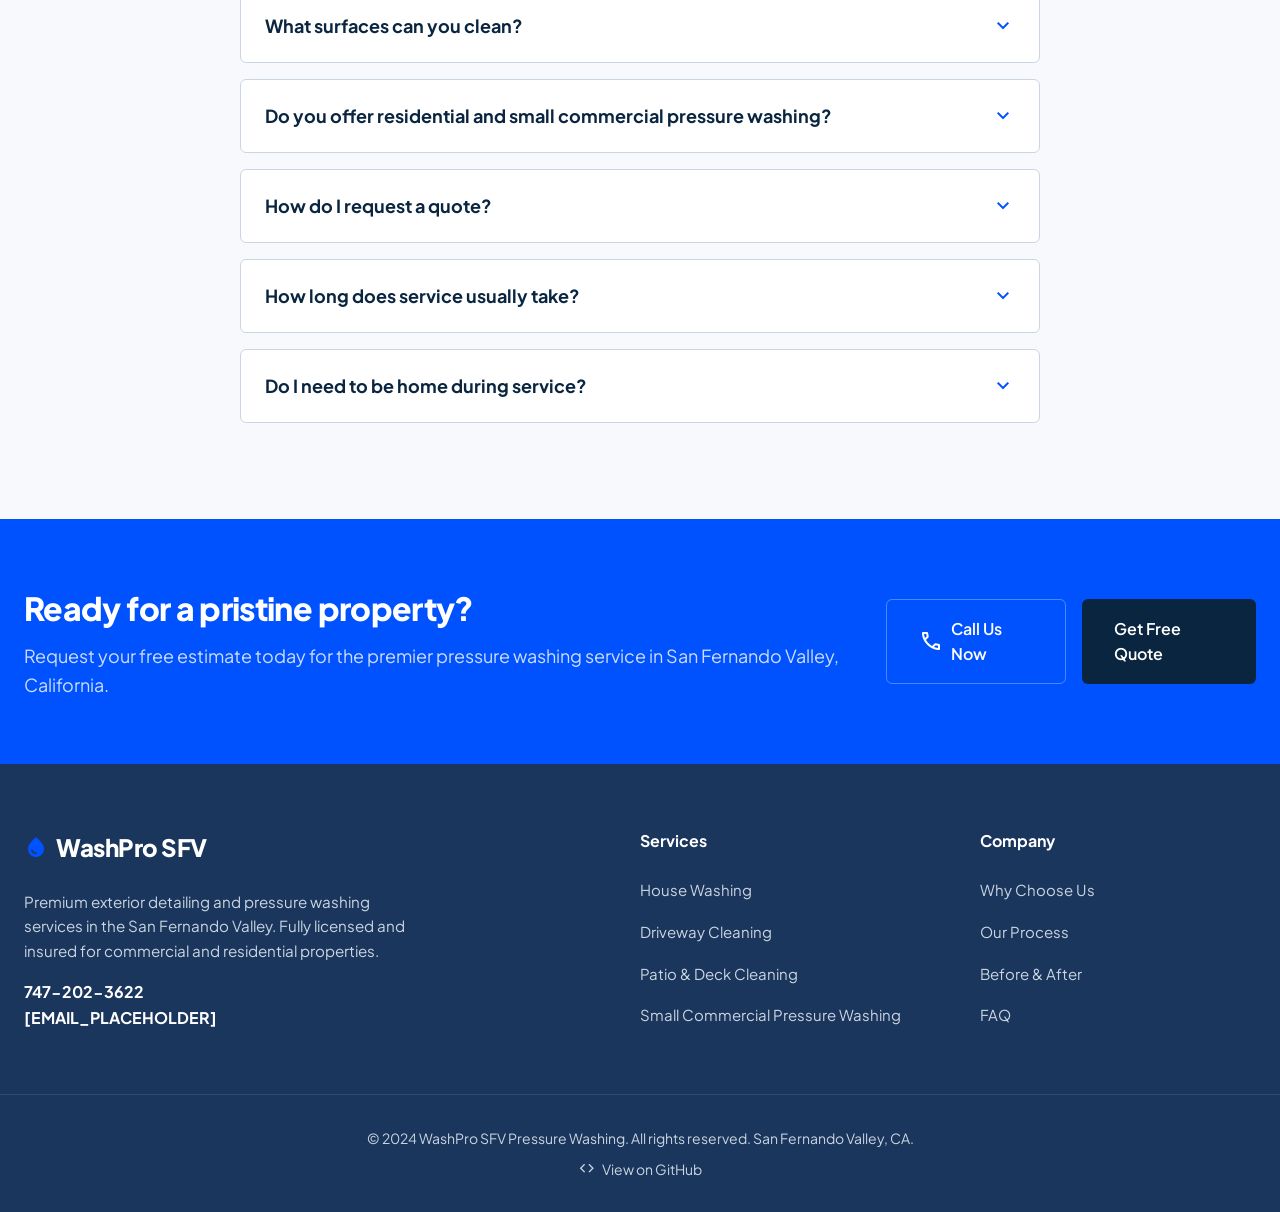
==== commit 8ad1b0e3: "Make phone number text red for testing" ====
--- a/index.html
+++ b/index.html
@@ -18,7 +18,7 @@
                 <span class="trust-item"><span class="material-symbols-outlined">star</span> Quality Results & Responsive Communication</span>
             </div>
             <div class="trust-contact">
-                <a href="tel:747-202-3622" class="trust-link"><span class="material-symbols-outlined">phone</span> 747-202-3622</a>
+                <a href="tel:747-202-3622" class="trust-link" style="color: red;"><span class="material-symbols-outlined">phone</span> 747-202-3622</a>
                 <a href="mailto:email@example.com" class="trust-link"><span class="material-symbols-outlined">mail</span> [EMAIL_PLACEHOLDER]</a>
             </div>
         </div>
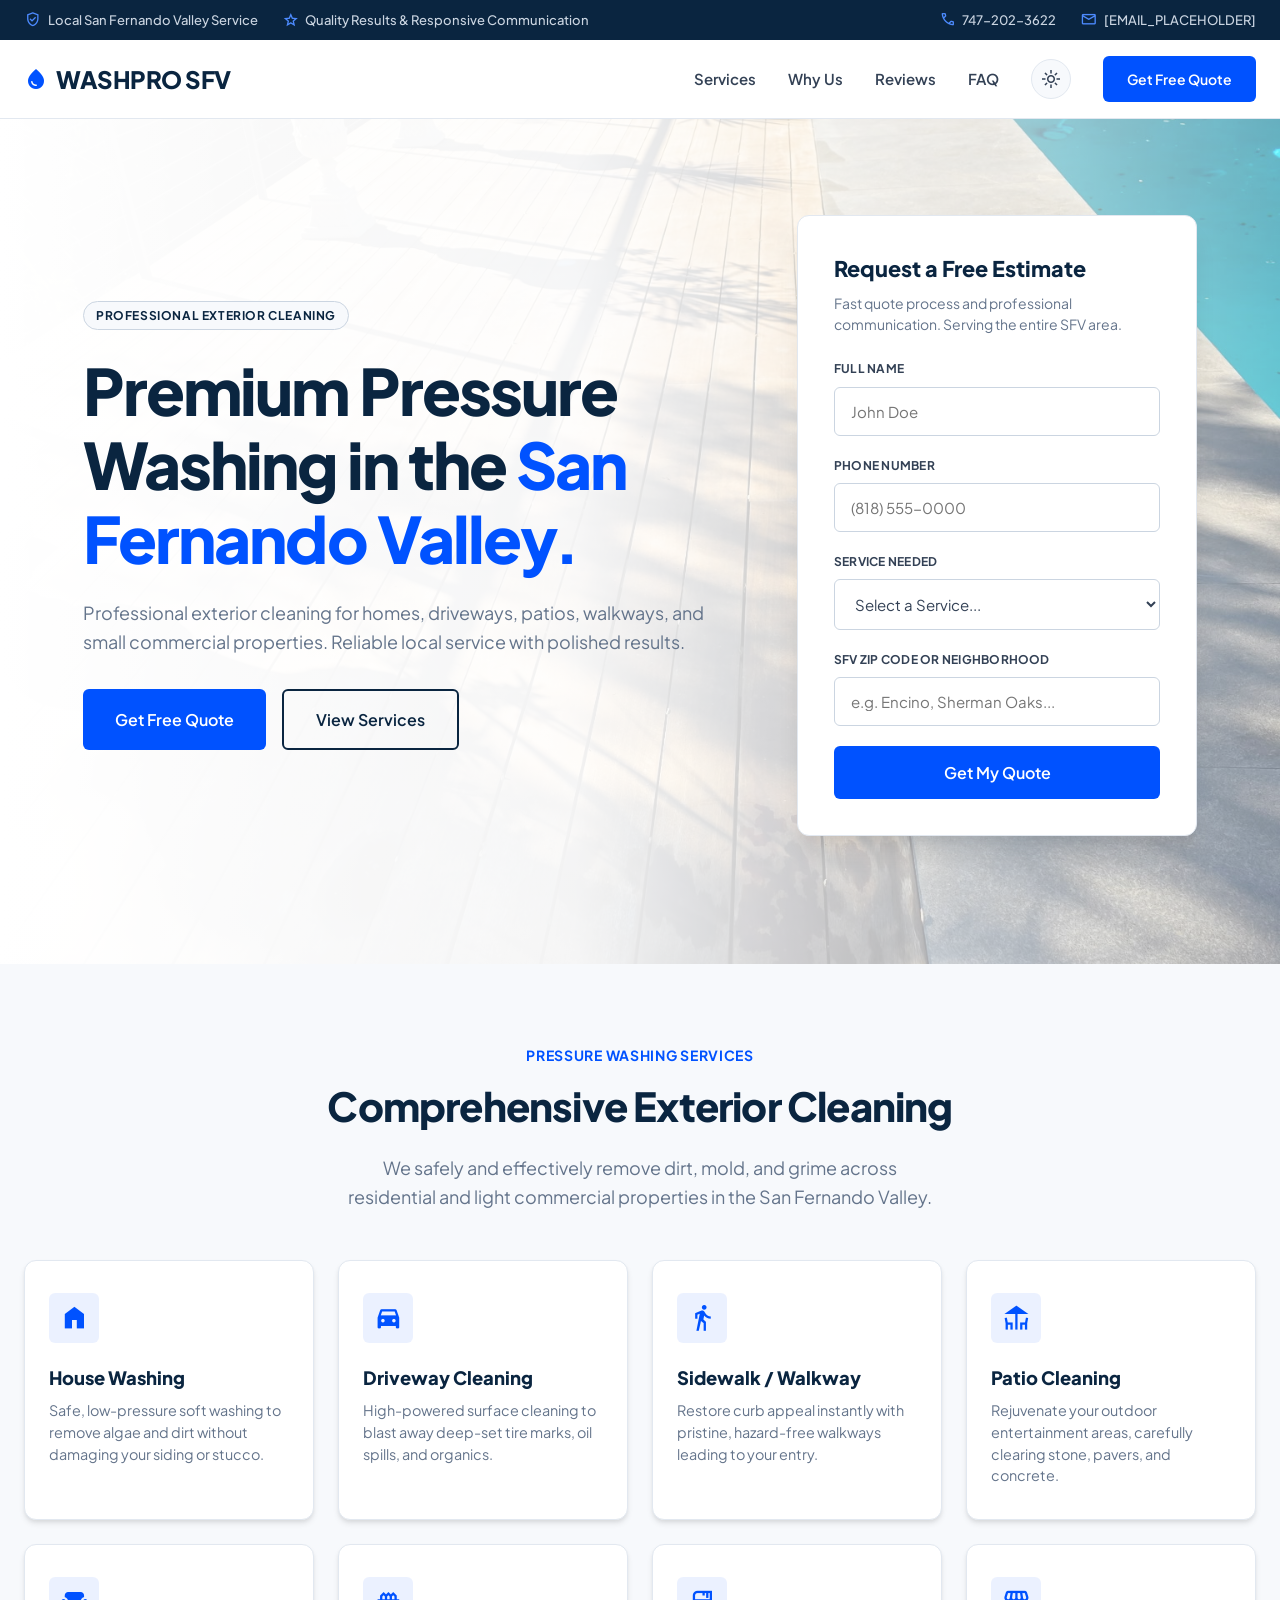
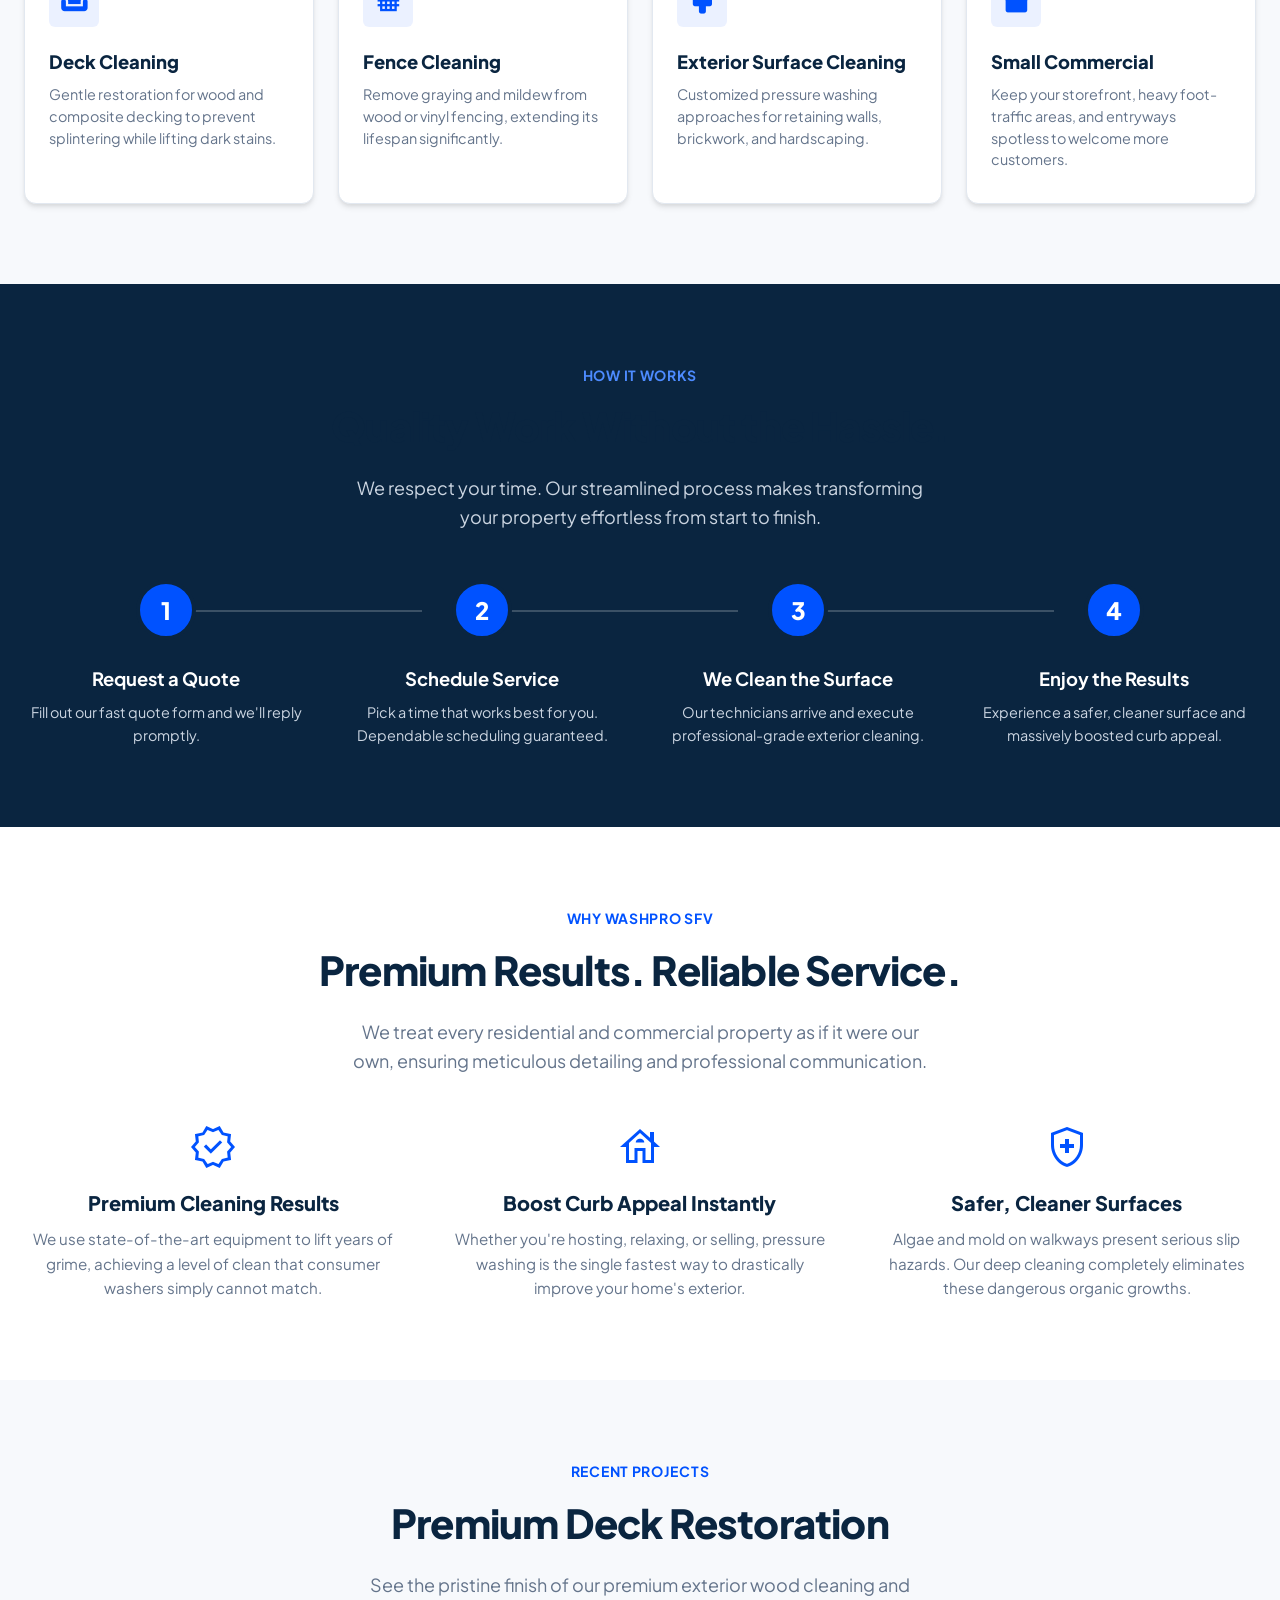
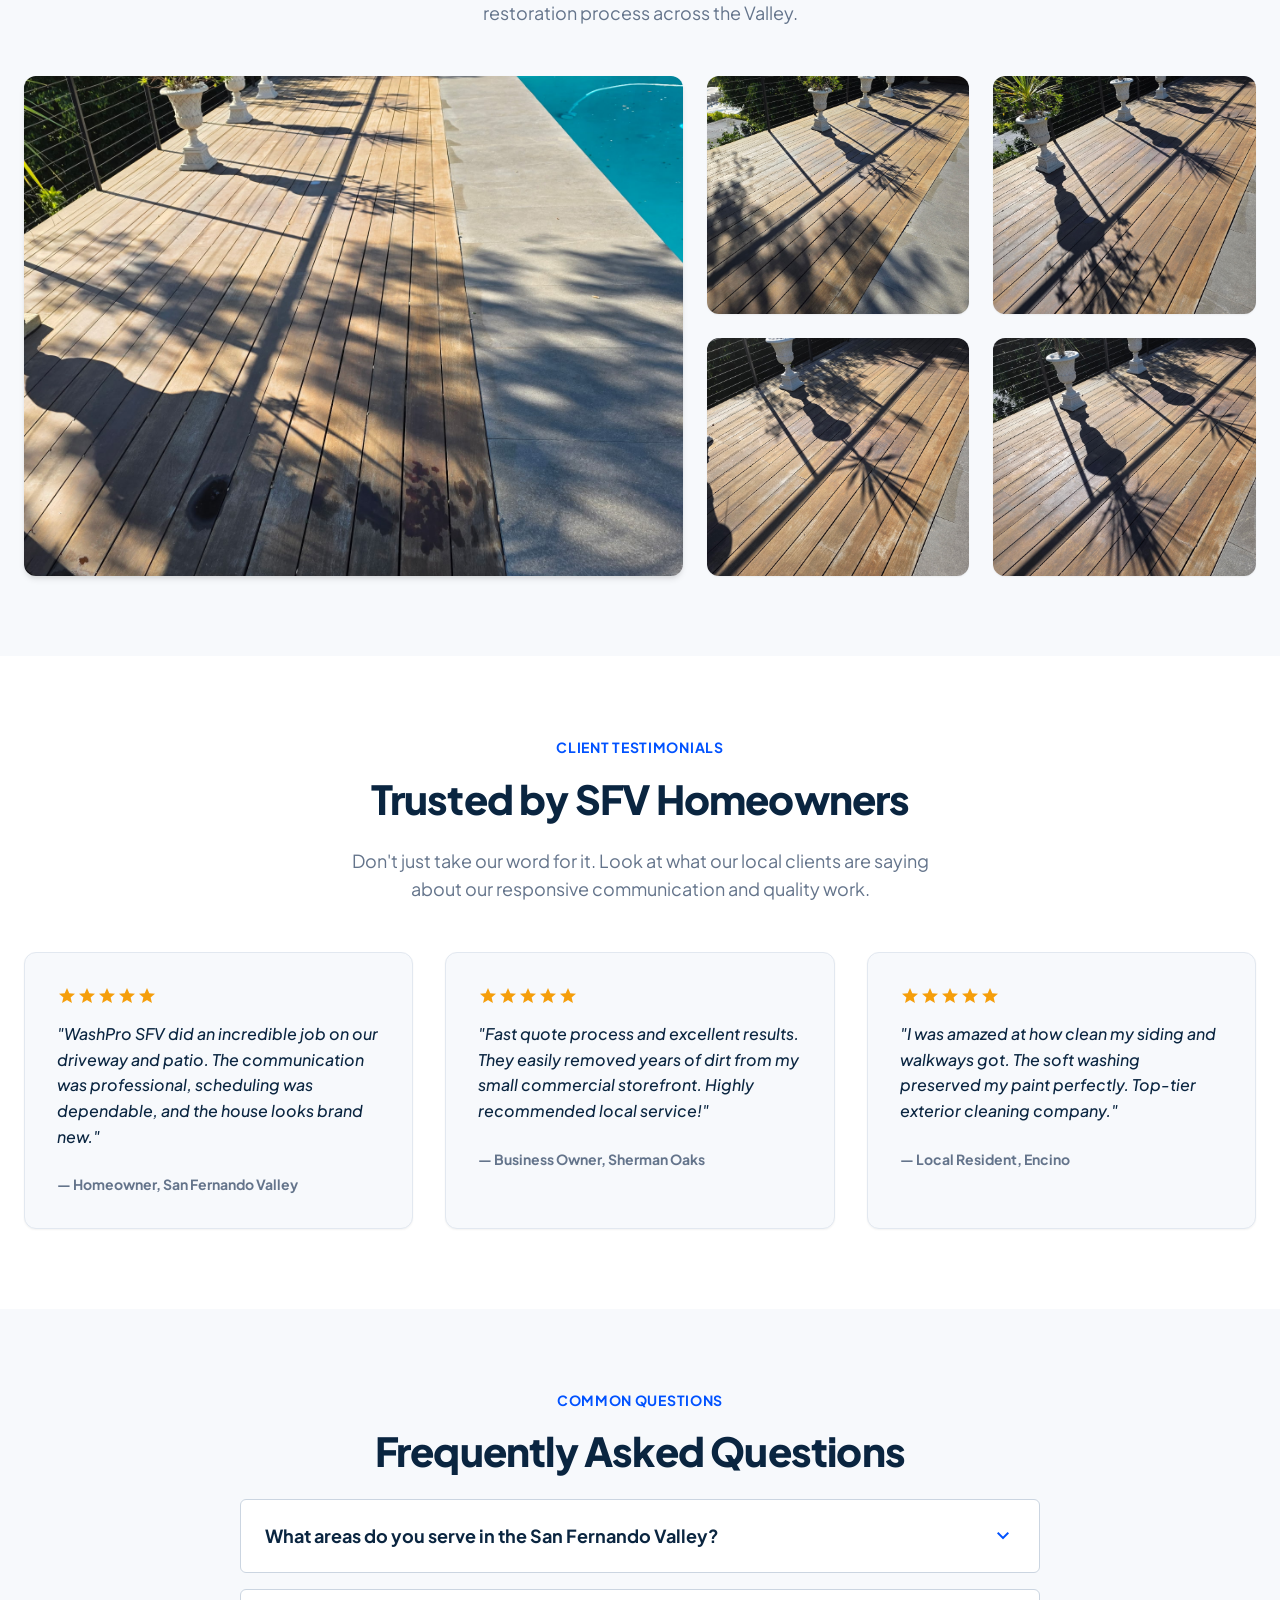
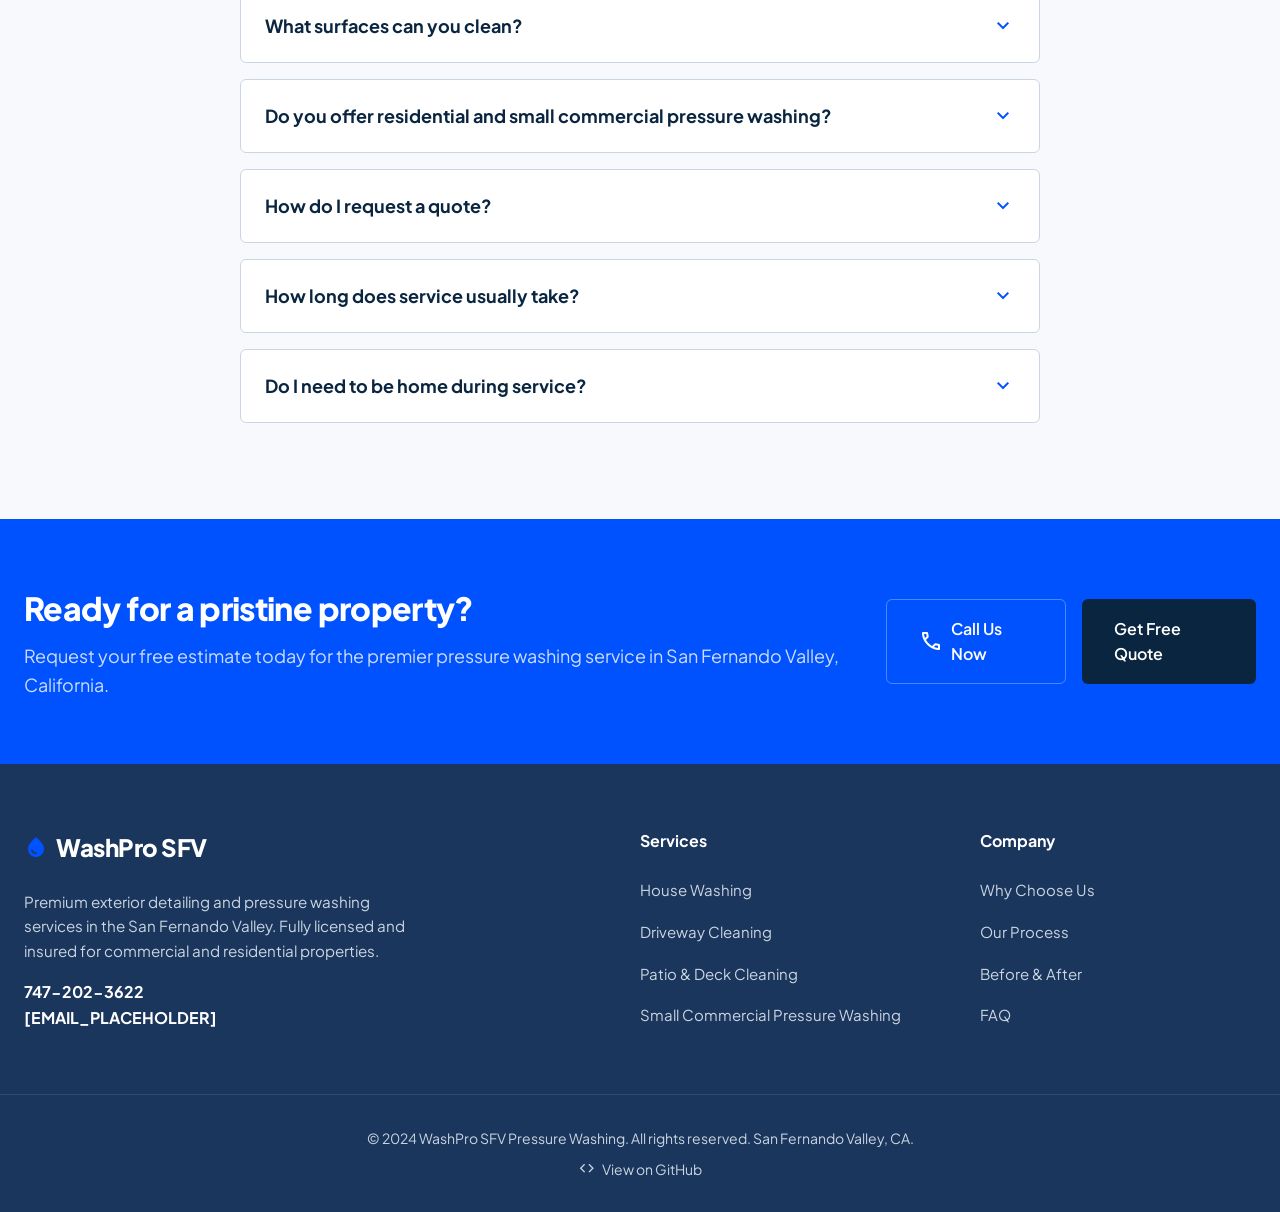
==== commit 26a03a8e: "Revert phone number text color back to original" ====
--- a/index.html
+++ b/index.html
@@ -18,7 +18,7 @@
                 <span class="trust-item"><span class="material-symbols-outlined">star</span> Quality Results & Responsive Communication</span>
             </div>
             <div class="trust-contact">
-                <a href="tel:747-202-3622" class="trust-link" style="color: red;"><span class="material-symbols-outlined">phone</span> 747-202-3622</a>
+                <a href="tel:747-202-3622" class="trust-link"><span class="material-symbols-outlined">phone</span> 747-202-3622</a>
                 <a href="mailto:email@example.com" class="trust-link"><span class="material-symbols-outlined">mail</span> [EMAIL_PLACEHOLDER]</a>
             </div>
         </div>
